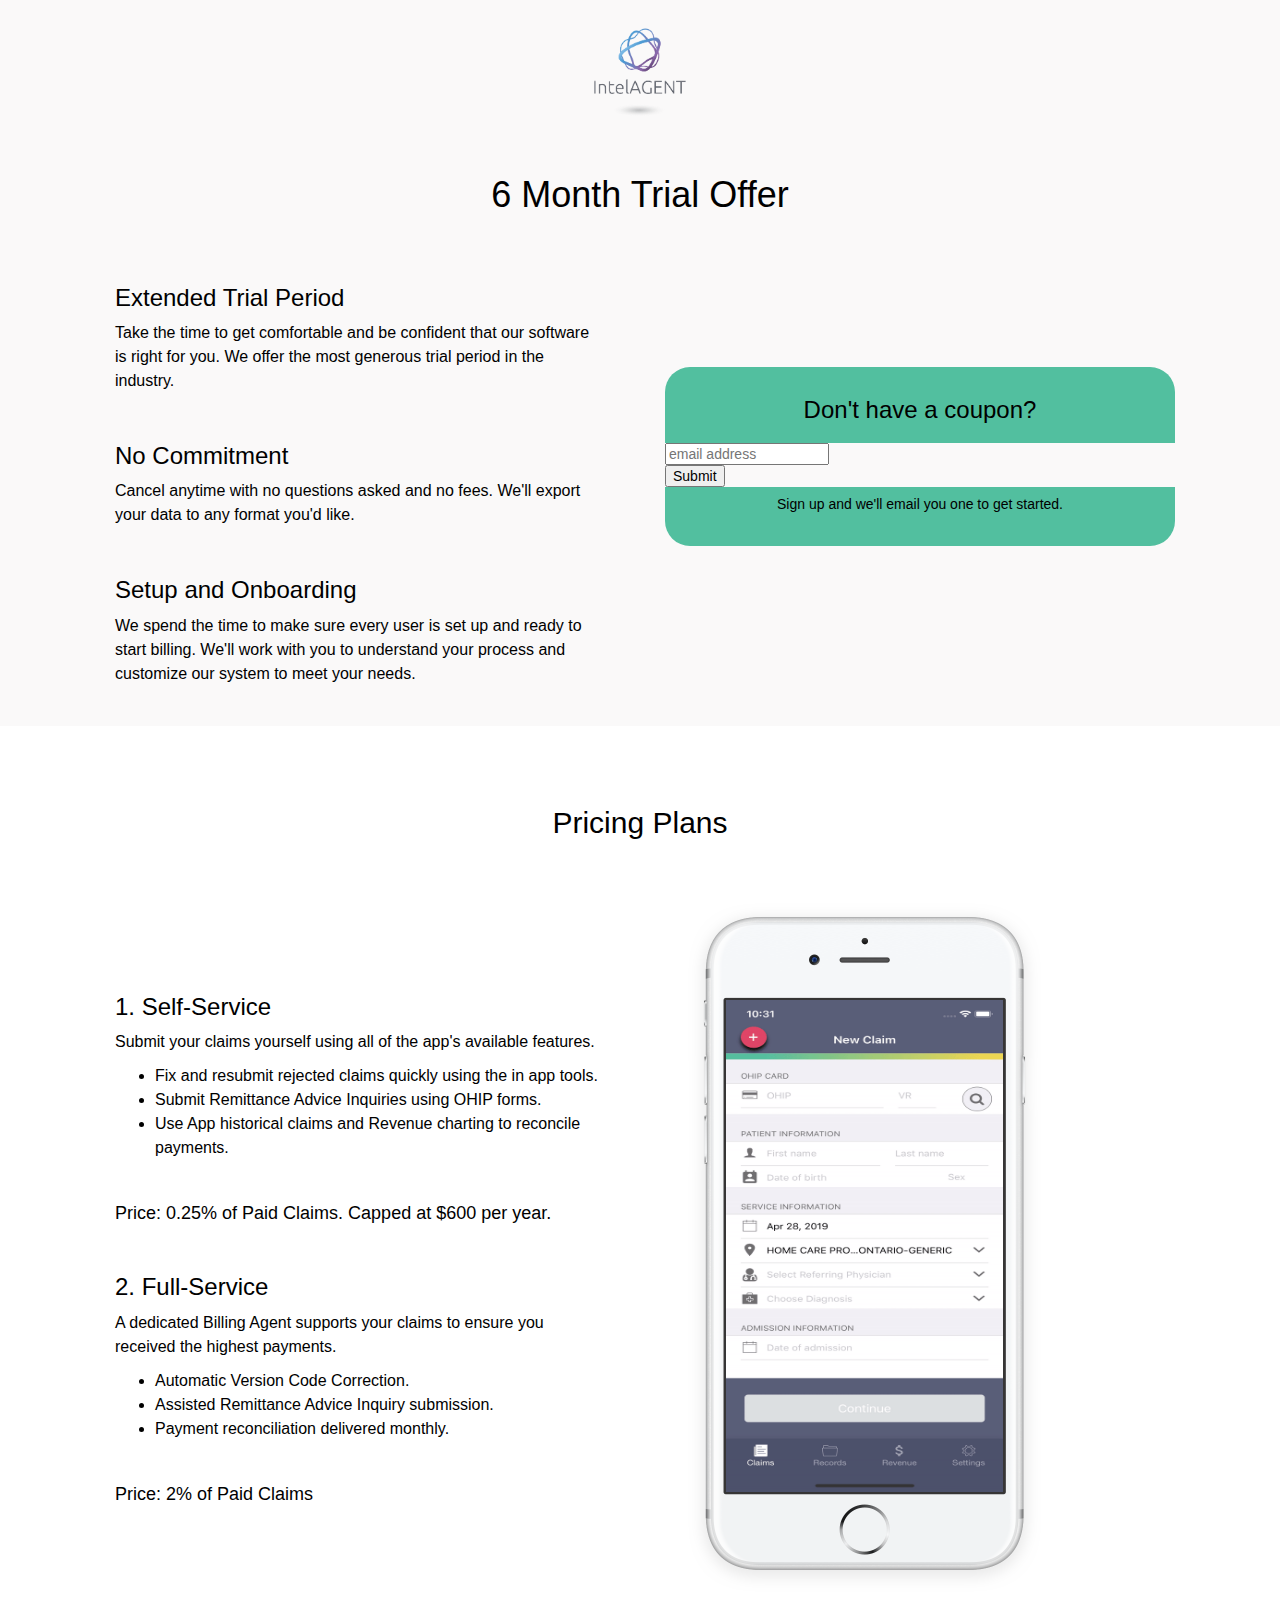
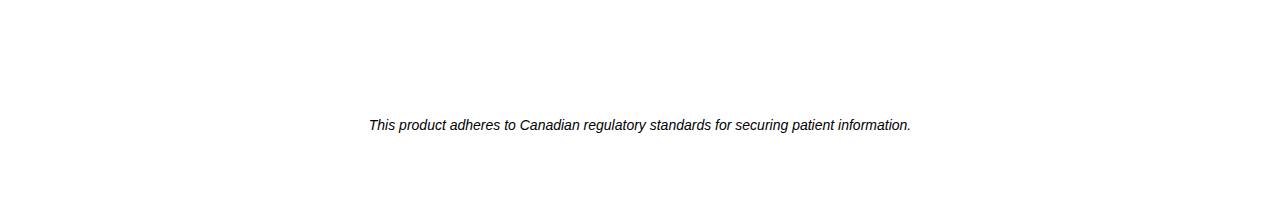
==== 6monthoffer/index.html @ 819a3441 "Added 6 Month Offer page." ====
<!DOCTYPE html>
<html lang="en-us">

<head>
    <meta charset="utf-8">
    <meta http-equiv="x-ua-compatible" content="ie=edge">
    <title>IntelAGENT - OHIP Billing</title>
    <meta name="viewport" content="width=device-width, initial-scale=1">
    <meta name="description" content="Free OHIP Billling.">
    <meta property="og:title" content="IntelAGENT - OHIP Billing">
    <meta property="og:type" content="website">
    <meta property="og:site_name" content="IntelAGENT.ca">
    <meta property="og:description" content="OHIP Billing">
    <meta property="og:url" content="https://intelagent.ca/">
    <meta property="og:image" content="https://intelagent.ca/img/IntelAGENT-logo.svg">
    <meta property="og:image:type" content="image/svg">
    <meta property="og:image:width" content="70">
    <meta property="og:image:height" content="71">
    <meta name="twitter:url" content="https://intelagent.ca/">
    <meta name="twitter:title" content="IntelAGENT - OHIP Billing">
    <meta name="twitter:description" content="OHIP Billing.">
    <meta name="twitter:domain" content="intelagent.ca">
    <meta name="twitter:text:title" content="IntelAGENT - OHIP Billing">
    <meta name="twitter:description" content="OHIP Billing.">
    <meta name="twitter:app:name:iphone" content="">
    <meta name="twitter:app:id:iphone" content="">
    <link rel="shortcut icon" href="favicon.png">
    <link rel="stylesheet" href="/css/normalize.css">
    <link rel="stylesheet" href="/css/home.css">

    <!-- Facebook Pixel Code -->
    <script>
    !function(f,b,e,v,n,t,s)
    {if(f.fbq)return;n=f.fbq=function(){n.callMethod?
    n.callMethod.apply(n,arguments):n.queue.push(arguments)};
    if(!f._fbq)f._fbq=n;n.push=n;n.loaded=!0;n.version='2.0';
    n.queue=[];t=b.createElement(e);t.async=!0;
    t.src=v;s=b.getElementsByTagName(e)[0];
    s.parentNode.insertBefore(t,s)}(window, document,'script',
    'https://connect.facebook.net/en_US/fbevents.js');
    fbq('init', '1728978620460200');
    fbq('track', 'PageView');

    function leadClick() {
        window._fbq.push('track', 'Lead');
    }
    </script>
    <noscript><img height="1" width="1" style="display:none"
    src="https://www.facebook.com/tr?id=1728978620460200&ev=PageView&noscript=1"
    /></noscript>
    <!-- End Facebook Pixel Code -->

</head>

</html>

<body>
        <div class="col-sm-12 text-center">
                <a href="https://www.intelagent.ca"><img src="IntelAGENT_Logo_WithShadow.png"  height="125"  alt="Name"></a>
        </div>

        <section id="newclaim" class="section-newclaim equal">
            <div class="container">
                <div class="col-sm-12 text-center">
                    <h1 class="header-title">6 Month Trial Offer</h1>
                </div>

                <div class="col-container">

                    
                    <div class="col-lg-6 vertical-align">
                        
                        <div class="row">
                                
                            <div class="col-lg-12">
                                <h3>Extended Trial Period</h3>
                                <p> Take the time to get comfortable and be confident that our software is right for you. We offer the most generous trial period in the industry. </p>
                            </div>  
                            
                            <div class="col-lg-12">
                                <h3>No Commitment</h3>
                                <p> Cancel anytime with no questions asked and no fees. We'll export your data to any format you'd like.</p>
                            </div>  

                            <div class="col-lg-12">
                                <h3>Setup and Onboarding</h3>
                                <p> We spend the time to make sure every user is set up and ready to start billing. We'll work with you to understand your process and customize our system to meet your needs. </p>
                                </div>  
                        </div>          
                        
                    </div>

                    <div class="col-lg-6 justify-content-around" style="margin-top: 10%" >
                        <div class="row-md-3" style="background-color: #52bf9f; border-radius: 25px;">
                            <div class="col-lg-12" style="text-align: center" >
                                    <h3>Don't have a coupon?</h3>                   
                            </div>  
                            <!-- Begin Mailchimp Signup Form -->
                            <link href="//cdn-images.mailchimp.com/embedcode/horizontal-slim-10_7.css" rel="stylesheet" type="text/css">
                            <style type="text/css">
                                #mc_embed_signup{background:#52bf9f ; clear:left; font:14px Helvetica,Arial,sans-serif; width:100%;}
                                /* Add your own Mailchimp form style overrides in your site stylesheet or in this style block.
                                We recommend moving this block and the preceding CSS link to the HEAD of your HTML file. */
                            </style>
                            <div id="mc_embed_signup">
                                <form action="https://intelagent.us18.list-manage.com/subscribe/post?u=935562e3b6fcfa014973715be&amp;id=db57bdf51d" method="post" id="mc-embedded-subscribe-form" name="mc-embedded-subscribe-form" class="validate" target="_blank" novalidate>
                                    <div id="mc_embed_signup_scroll">      
                                    <input type="email" value="" name="EMAIL" class="email" id="mce-EMAIL" placeholder="email address" required>
                                    <!-- real people should not fill this in and expect good things - do not remove this or risk form bot signups-->
                                    <div style="position: absolute; left: -5000px;" aria-hidden="true"><input type="text" name="b_935562e3b6fcfa014973715be_db57bdf51d" tabindex="-1" value=""></div>
                                    <div class="clear"><input type="submit" value="Submit" name="subscribe" id="mc-embedded-subscribe" class="button"></div>
                                    </div>
                                </form>
                            </div>
                            <div style="text-align: center" >         
                                    <h5> Sign up and we'll email you one to get started.</h5>                 
                                    <br>
                            </div>  
                             <!--End mc_embed_signup-->
                        </div>                         
                    </div>                  
                </div><!-- /. row -->
            </div><!-- /.container" -->
        </section>

        <section id="pricing" class="section-claimitems equal">
            <div class="container">
                <div class="col-sm-12 text-center">
                    <h2 class="header-title">Pricing Plans</h2>
                </div>
    
                <div class="col-container">
                
                    <div class="col-lg-6 vertical-align">
                        
                        <div class="row">
                            <div class="col-lg-12">
                                <h3>1. Self-Service </h3>    
                                <p> Submit your claims yourself using all of the app's available features. </p> 
                                <ul>
                                    <li> Fix and resubmit rejected claims quickly using the in app tools. </li>
                                    <li> Submit Remittance Advice Inquiries using OHIP forms.</li>
                                    <li> Use App historical claims and Revenue charting to reconcile payments. </li>
                                </ul>
                                <br>
                                <h4>Price: 0.25% of Paid Claims. Capped at $600 per year.</h4>   
                            </div>            
                        
                            <div class="col-lg-12">
                                <h3>2. Full-Service</h3>
                                <p> A dedicated Billing Agent supports your claims to ensure you received the highest payments. </p> 
                                <ul>
                                    <li> Automatic Version Code Correction. </li>
                                    <li> Assisted Remittance Advice Inquiry submission.</li>
                                    <li> Payment reconciliation delivered monthly. </li>
                                </ul>
                                <br>
                                <h4>Price: 2% of Paid Claims</h4>
                            </div>
    
                        </div>          
                        
                    </div>

                    <div class="col-lg-6">
                            <div class="hero-video">
                                <img src="/img/payment.gif  "/>
                            </div>
                    </div>
                    
                </div><!-- /. row -->
            </div><!-- /.container" -->
        </section>
        


        <footer class="footer-3 bg--white text-center-xs">
            <div class="text-center">
                <h5><em>This product adheres to Canadian regulatory standards for securing patient information.</em></h5>
            </div>
        </footer>
        <link rel="stylesheet" href="https://maxcdn.bootstrapcdn.com/bootstrap/3.3.7/css/bootstrap.min.css" integrity="sha384-BVYiiSIFeK1dGmJRAkycuHAHRg32OmUcww7on3RYdg4Va+PmSTsz/K68vbdEjh4u" crossorigin="anonymous">
        <link href="https://maxcdn.bootstrapcdn.com/font-awesome/4.7.0/css/font-awesome.min.css" rel="stylesheet" integrity="sha384-wvfXpqpZZVQGK6TAh5PVlGOfQNHSoD2xbE+QkPxCAFlNEevoEH3Sl0sibVcOQVnN" crossorigin="anonymous">

        <!-- Default Statcounter code for IntelAGENT
        http://www.intelagent.ca -->
        <script type="text/javascript">
            var sc_project=11676376; 
            var sc_invisible=1; 
            var sc_security="e26cdf74"; 
            </script>
            <script type="text/javascript"
            src="https://www.statcounter.com/counter/counter.js"
            async></script>
            <noscript><div class="statcounter"><a title="Web Analytics"
            href="http://statcounter.com/" target="_blank"><img
            class="statcounter"
            src="//c.statcounter.com/11676376/0/e26cdf74/1/" alt="Web
            Analytics"></a></div></noscript>
            <!-- End of Statcounter Code -->
</body>
---- css/home.css ----
html, body{
  height: 100% !important;
}

body {
  background: #fff !important;
  font-family: -apple-system, BlinkMacSystemFont, Roboto, sans-serif !important;
  color: #000 !important;
  font-size: 16px !important;
  line-height: 24px !important;
}

#mc_embed_signup{
  background: #faf9f9 !important;
}

.container-hero {
  display: flex;
  flex-direction: row;
  flex-wrap: nowrap;
  justify-content: center;
  align-content: center;
  align-items: center;
  height: 100%;
}

.left {
  flex: 1;
  height: 100%;
  display: flex;
  flex-wrap: nowrap;
  justify-content: center;
  align-content: center;
  align-items: center;
}

.right {
  background-color: #5AB393;
  flex: 1;
  height: 100%;
  display: flex;
  flex-wrap: nowrap;
  justify-content: center;
  align-content: center;
  align-items: center;
}

.hero {
  margin: 16px;
  max-width: 490px;
}

.hero h1 {
  font-size: 28px;
  line-height: 34px;
  max-width: 360px;
}

.hero-logo {
  width: 70px;
}

.hero-actions {
  margin-top: 36px;
}

.hero-actions a.hero-app img {
  width: 140px;
}

.hero-actions a.hero-app:first-child {
  margin-right: 8px;
}

.hero-powered, .hero-powered a {
  color: #999
}

.hero-powered {
  margin-top: 64px;
  font-size: 14px;
}

.hero-powered a {
  text-decoration: underline;
}

.hero-video {
  margin: auto;
  width: 367px;
  height: 699px;
  background-image: url(../img/iphone.png);
  background-size: 367px 699px;
  margin: 16px;
}

.hero-video video {
  position: relative;
  left: 45px;
  top: 105px;
  width: 277px;
}

.hero-video img {
  position: relative;
  left: 45px;
  top: 105px;
  width: 277px;
  height: 492px;
  background-size: 367px 699px;
}

.section-features {
  margin-top: 150px;
  margin-bottom: 150px;
  flex-direction: column;
}

.section-newclaim{
  padding-top: 50px;
  background-color: #faf9f9 !important;
  flex-direction: column;
}

.section-claimitems{
  padding-top: 50px;
  flex-direction: column;
}

.section-pricing{
  padding-top: 50px;
  background-color: #faf9f9 !important;
  flex-direction: column;
}

.vertical-align {
  display: flex;
  align-items: center;
  justify-content: center;
} 

.col-container {
  display: flex;
  width: 100%;
  flex-wrap:wrap;
  flex-direction:row;
  justify-content:flex-start;
  align-items:stretch;
}
.col {
  flex: 1;
  padding: 16px;
}

.drop-shadow {
  /* box-shadow: 0px 20px 30px #EBECEF; */
  border-radius: 12px;
}
.container .drop-shadow {
  padding-left:10;
  padding-right:10;
}

.row-padded {
 /*  background-color: #faf9f9 !important; */
}

.heading-padded {
  padding-bottom: 30px;
}

[class*="col-"] {
  background-clip: padding-box;
  border: 10px solid transparent;
}

.fa {background: #85d1db;
  padding: .27em;
  width:75px; /** fix width ***/
  text-align: center;
  display: inline;
  border-radius: 50%;
  border:1px solid black; 
  line-height: 50px;  /** for vertical center - if needed **/
}

.media-left img {background: #85d1db;
  padding: .70em;
  width:75px; /** fix width ***/
  text-align: center;
  display: inline;
  border-radius: 50%;
  border:1px solid black; 
  line-height: 50px;  /** for vertical center - if needed **/
}

@media screen and (max-width: 690px) {
  .container-hero {
    flex-direction: column;
    height: auto;
  }

  .right {
    width: 100%;
  }

  .hero {
    margin: 32px 16px;
  }

  .hero-video {
    margin: 32px auto;
  }

}

@media screen and (max-width: 480px) {

  [class*="col-"] {
    padding: 0px;
    padding-bottom: 15px;
    margin: 0px;
    border: 0px;
  }

  .hero-video {
   margin: 32px auto;
   padding-left: 0px !important;
   padding-right: 0px !important;
  }

  .fa {
    padding: .2em;
    width:75px; /** fix width ***/
    text-align: center;
    display: inline;
    border-radius: 50%;
    border:1px solid black; 
    line-height: 50px;  /** for vertical center - if needed **/
  }

} 


.footer-3 {
  padding: 4.875em 0;
  overflow: hidden;
}
.footer-3 div[class*='col-']:first-child {
  padding-left: 3.25em;
}
.footer-3 div[class*='col-']:last-child {
  padding-right: 3.25em;
}
.footer-3 .logo {
  max-height: 2.4375em;
  display: block;
  margin-bottom: 0.8125em;
}
.footer-3 a.type--underline {
  display: block;
}
.footer-3 .footer__navigation li {
  display: inline-block;
}
.footer-3 .footer__navigation li:not(:last-child) {
  margin-right: 3.25em;
}
.footer-3 .footer__navigation li a {
  font-family: 'Montserrat', 'Helvetica', 'Arial', sans-serif;
  color: #343434;
  font-weight: 600;
  font-variant-ligatures: common-ligatures;
  margin-bottom: 0;
  font-size: 0.625em;
  line-height: 2.6em;
  margin-top: 0;
  text-transform: uppercase;
  letter-spacing: 1px;
  font-weight: 400;
  margin-bottom: 2.36363636363636em;
}
.footer-3 .social-list {
  margin-bottom: 1.625em;
}
.footer-3 .type--fine-print {
  opacity: .5;
}
@media all and (max-width: 990px) {
  .footer-3 div[class*='col-']:first-child {
    padding-left: 1.625em;
  }
  .footer-3 div[class*='col-']:last-child {
    padding-right: 1.625em;
  }
}
@media all and (max-width: 767px) {
  .footer-3 div[class*='col-']:first-child {
    padding-left: 15px;
  }
  .footer-3 div[class*='col-']:last-child {
    padding-right: 15px;
  }
  .footer-3 .logo {
    margin: 0 auto;
    margin-bottom: 1.625em;
  }
  .footer-3 .footer__navigation {
    margin-top: 1.625em;
  }
}
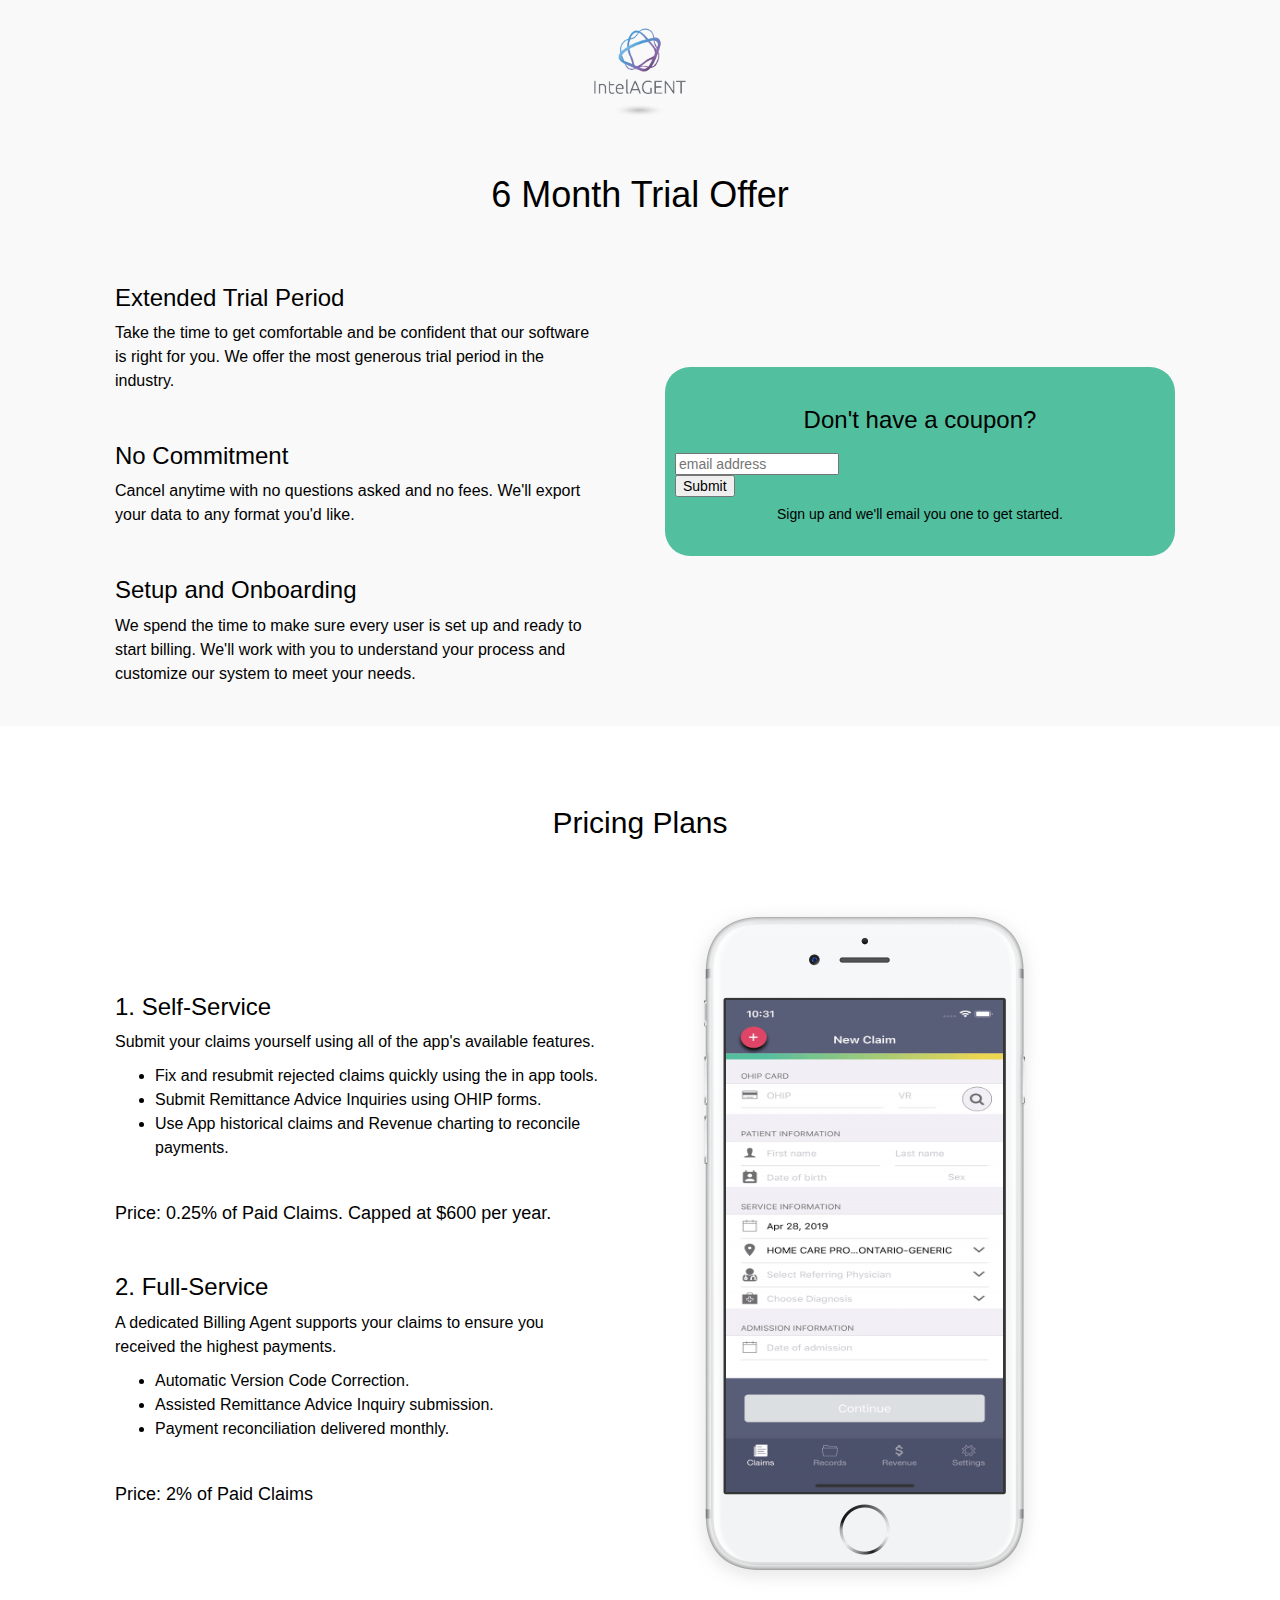
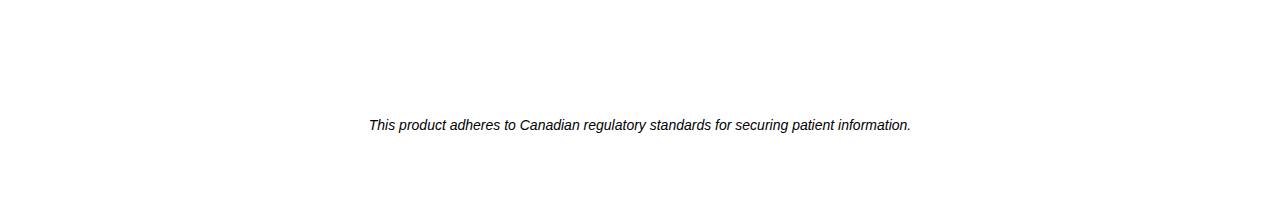
==== commit df37f235: "fixed mailchimp sign up form for mobile." ====
--- a/6monthoffer/index.html
+++ b/6monthoffer/index.html
@@ -92,13 +92,13 @@
 
                     <div class="col-lg-6 justify-content-around" style="margin-top: 10%" >
                         <div class="row-md-3" style="background-color: #52bf9f; border-radius: 25px;">
-                            <div class="col-lg-12" style="text-align: center" >
+                            <div class="col-lg-12" style="text-align: center; padding-top: 10px" >
                                     <h3>Don't have a coupon?</h3>                   
                             </div>  
                             <!-- Begin Mailchimp Signup Form -->
                             <link href="//cdn-images.mailchimp.com/embedcode/horizontal-slim-10_7.css" rel="stylesheet" type="text/css">
                             <style type="text/css">
-                                #mc_embed_signup{background:#52bf9f ; clear:left; font:14px Helvetica,Arial,sans-serif; width:100%;}
+                                #mc_embed_signup{background:#52bf9f ; clear:left; font:14px Helvetica,Arial,sans-serif; width:100%; padding-right: 10px; padding-left: 10px}
                                 /* Add your own Mailchimp form style overrides in your site stylesheet or in this style block.
                                 We recommend moving this block and the preceding CSS link to the HEAD of your HTML file. */
                             </style>
@@ -112,7 +112,7 @@
                                     </div>
                                 </form>
                             </div>
-                            <div style="text-align: center" >         
+                            <div style="text-align: center; padding-right: 10px; padding-left: 10px" >         
                                     <h5> Sign up and we'll email you one to get started.</h5>                 
                                     <br>
                             </div>  
--- a/css/home.css
+++ b/css/home.css
@@ -8,10 +8,6 @@
   color: #000 !important;
   font-size: 16px !important;
   line-height: 24px !important;
-}
-
-#mc_embed_signup{
-  background: #faf9f9 !important;
 }
 
 .container-hero {
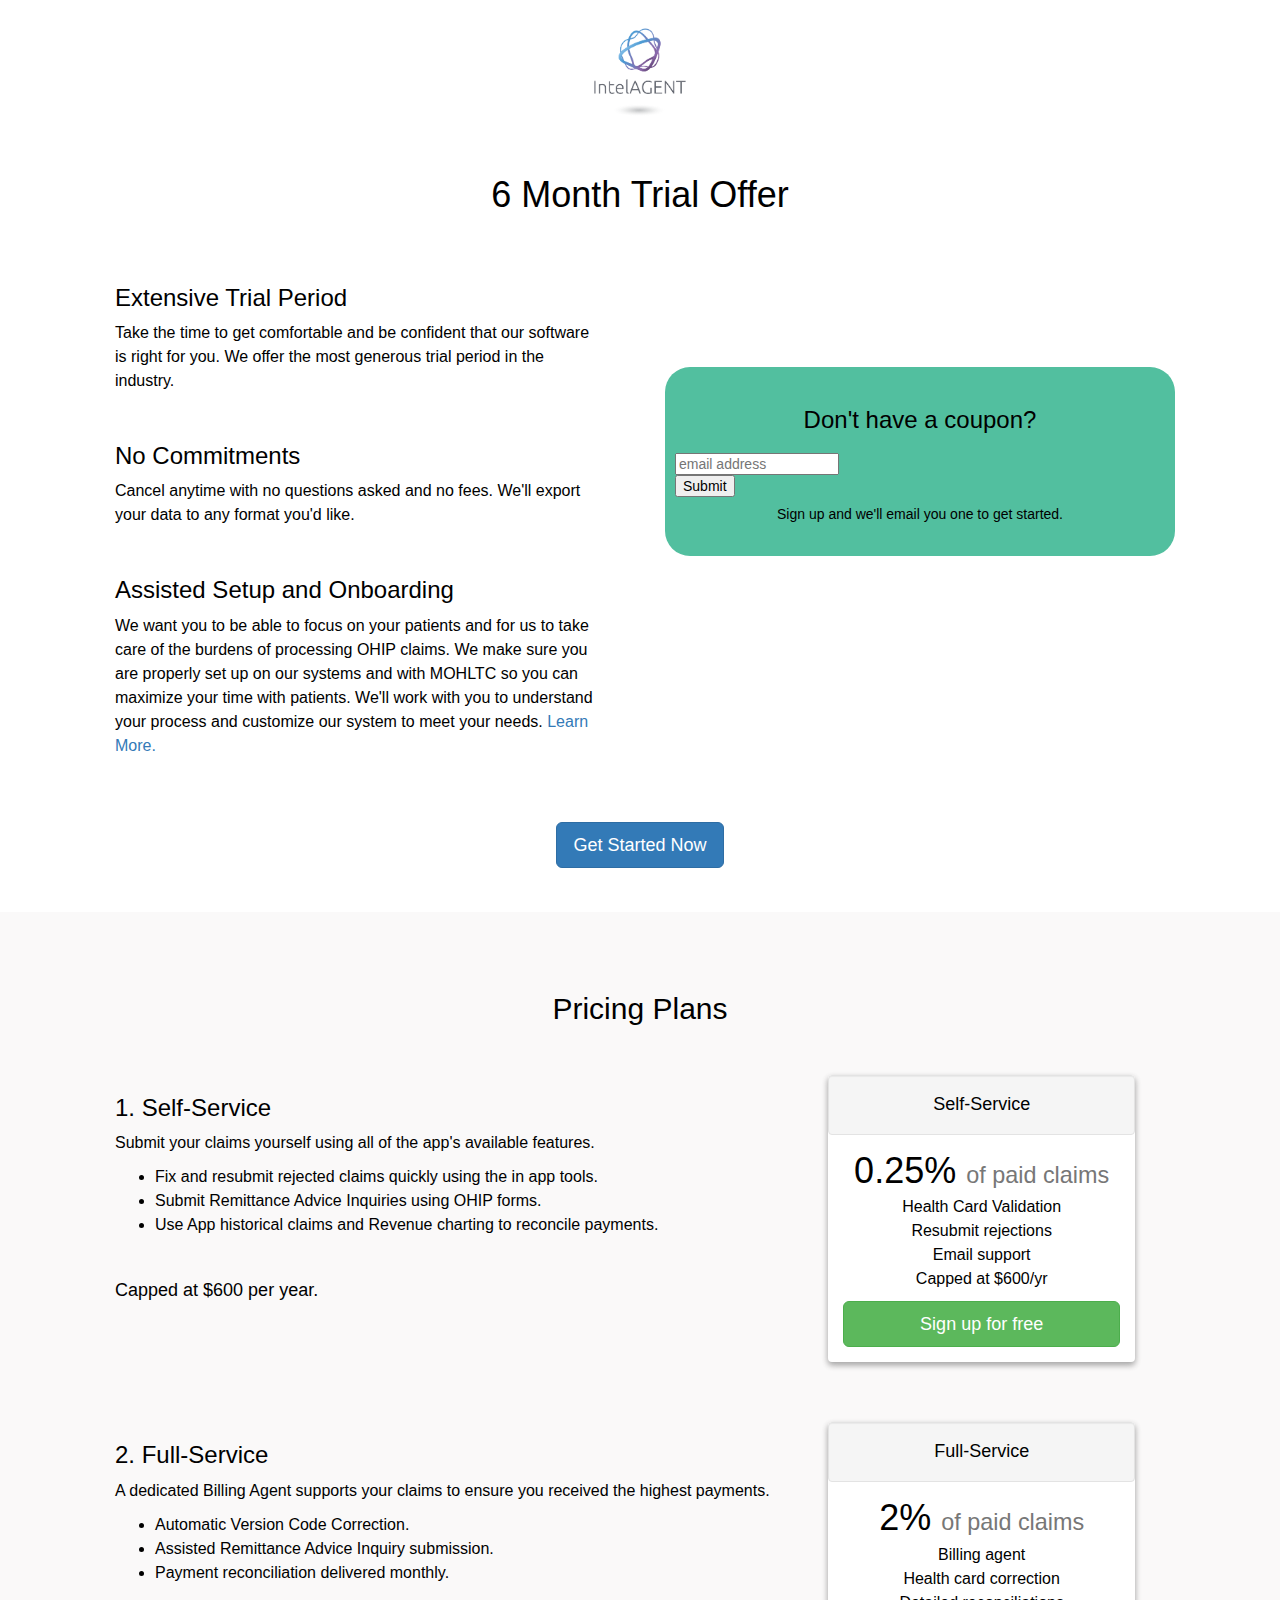
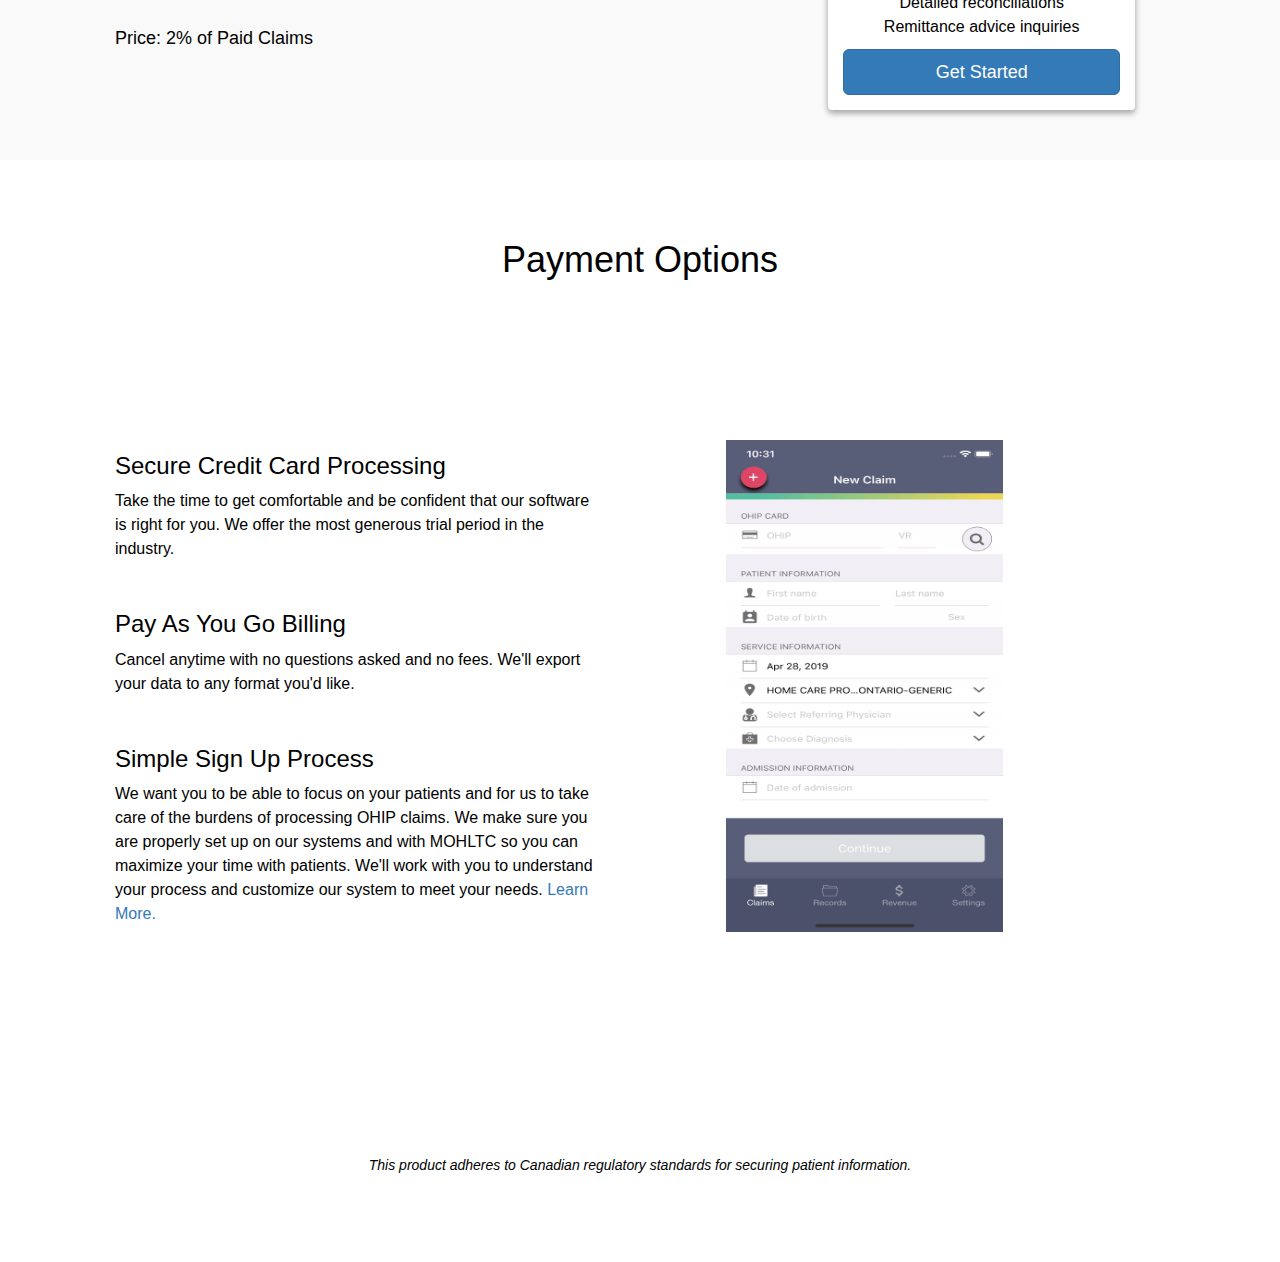
==== commit 447371fc: "Added new sections." ====
--- a/6monthoffer/index.html
+++ b/6monthoffer/index.html
@@ -56,7 +56,7 @@
 
 <body>
         <div class="col-sm-12 text-center">
-                <a href="https://www.intelagent.ca"><img src="IntelAGENT_Logo_WithShadow.png"  height="125"  alt="Name"></a>
+                <a href="/"><img src="IntelAGENT_Logo_WithShadow.png"  height="125"  alt="Name"></a>
         </div>
 
         <section id="newclaim" class="section-newclaim equal">
@@ -73,18 +73,18 @@
                         <div class="row">
                                 
                             <div class="col-lg-12">
-                                <h3>Extended Trial Period</h3>
+                                <h3>Extensive Trial Period</h3>
                                 <p> Take the time to get comfortable and be confident that our software is right for you. We offer the most generous trial period in the industry. </p>
                             </div>  
                             
                             <div class="col-lg-12">
-                                <h3>No Commitment</h3>
+                                <h3>No Commitments</h3>
                                 <p> Cancel anytime with no questions asked and no fees. We'll export your data to any format you'd like.</p>
                             </div>  
 
                             <div class="col-lg-12">
-                                <h3>Setup and Onboarding</h3>
-                                <p> We spend the time to make sure every user is set up and ready to start billing. We'll work with you to understand your process and customize our system to meet your needs. </p>
+                                <h3>Assisted Setup and Onboarding</h3>
+                                <p> We want you to be able to focus on your patients and for us to take care of the burdens of processing OHIP claims. We make sure you are properly set up on our systems and with MOHLTC so you can maximize your time with patients. We'll work with you to understand your process and customize our system to meet your needs. <a href="onboarding.html">Learn More.</a></p>
                                 </div>  
                         </div>          
                         
@@ -118,23 +118,28 @@
                             </div>  
                              <!--End mc_embed_signup-->
                         </div>                         
-                    </div>                  
+                    </div>            
+                    
+                    
+                    <div class="col-sm-12 text-center">
+                            <br>
+                            <a class="btn btn-primary btn-lg" href="http://onelink.to/tgpzbq">Get Started Now</a>
+                            <br></br>             
+                    </div>
                 </div><!-- /. row -->
             </div><!-- /.container" -->
         </section>
 
-        <section id="pricing" class="section-claimitems equal">
+        <section id="pricing" class="section-pricing equal">
             <div class="container">
                 <div class="col-sm-12 text-center">
                     <h2 class="header-title">Pricing Plans</h2>
                 </div>
     
                 <div class="col-container">
-                
-                    <div class="col-lg-6 vertical-align">
-                        
-                        <div class="row">
-                            <div class="col-lg-12">
+                    
+                        <div class="row col-lg-12">
+                            <div class="col-lg-8">
                                 <h3>1. Self-Service </h3>    
                                 <p> Submit your claims yourself using all of the app's available features. </p> 
                                 <ul>
@@ -143,10 +148,29 @@
                                     <li> Use App historical claims and Revenue charting to reconcile payments. </li>
                                 </ul>
                                 <br>
-                                <h4>Price: 0.25% of Paid Claims. Capped at $600 per year.</h4>   
-                            </div>            
-                        
-                            <div class="col-lg-12">
+                                <h4>Capped at $600 per year.</h4>   
+                            </div>     
+                            <div class="col-lg-4">
+                                    <div class="panel card-4 text-center" style="border: none">
+                                            <div class="panel-heading" style="padding: 0px">
+                                                <h4 class="well font-weight-normal" style="margin: 0px">Self-Service</h4>
+                                            </div>
+                                        <div class="panel-body text-center">
+                                            <h1 class="media-heading">0.25% <small class="text-muted"> of paid claims</small></h1>
+                                            <ul class="list-unstyled mt-3 mb-4">
+                                                <li>Health Card Validation</li>
+                                                <li>Resubmit rejections</li>
+                                                <li>Email support</li>
+                                                <li>Capped at $600/yr</li>                                                
+                                            </ul>
+                                            <a class="btn btn-lg btn-block btn-success" href="6monthoffer">Sign up for free</a>
+                                        </div>
+                                    </div>
+                                </div>
+                        </div>
+
+                        <div class="row col-lg-12"> 
+                            <div class="col-lg-8">
                                 <h3>2. Full-Service</h3>
                                 <p> A dedicated Billing Agent supports your claims to ensure you received the highest payments. </p> 
                                 <ul>
@@ -157,21 +181,68 @@
                                 <br>
                                 <h4>Price: 2% of Paid Claims</h4>
                             </div>
-    
-                        </div>          
-                        
-                    </div>
-
-                    <div class="col-lg-6">
-                            <div class="hero-video">
-                                <img src="/img/payment.gif  "/>
+
+                            <div class="col-lg-4">
+                                    <div class="panel card-4 text-center" style="border: none">
+                                            <div class="panel-heading" style="padding: 0px">
+                                                <h4 class="well font-weight-normal" style="margin: 0px">Full-Service</h4>
+                                            </div>
+                                        <div class="panel-body text-center">
+                                            <h1 class="media-heading">2% <small class="text-muted">of paid claims</small></h1>
+                                            <ul class="list-unstyled mt-3 mb-4">
+                                                <li>Billing agent</li>
+                                                <li>Health card correction</li>
+                                                <li>Detailed reconciliations</li>
+                                                <li>Remittance advice inquiries</li>
+                                            </ul>
+                                            <a class="btn btn-lg btn-block btn-primary" href="http://onelink.to/tgpzbq">Get Started</a>
+                                        </div>
                             </div>
-                    </div>
-                    
-                </div><!-- /. row -->
+                        </div>                                  
+                    </div> 
             </div><!-- /.container" -->
         </section>
         
+        <section id="newclaim" class="section-newclaim equal">
+                <div class="container">
+                    <div class="col-sm-12 text-center">
+                        <h1 class="header-title">Payment Options</h1>
+                    </div>
+    
+                    <div class="col-container">
+    
+                        
+                        <div class="col-lg-6 vertical-align">
+                            
+                            <div class="row">
+                                    
+                                <div class="col-lg-12">
+                                    <h3>Secure Credit Card Processing</h3>
+                                    <p> Take the time to get comfortable and be confident that our software is right for you. We offer the most generous trial period in the industry. </p>
+                                </div>  
+                                
+                                <div class="col-lg-12">
+                                    <h3>Pay As You Go Billing</h3>
+                                    <p> Cancel anytime with no questions asked and no fees. We'll export your data to any format you'd like.</p>
+                                </div>  
+    
+                                <div class="col-lg-12">
+                                    <h3>Simple Sign Up Process</h3>
+                                    <p> We want you to be able to focus on your patients and for us to take care of the burdens of processing OHIP claims. We make sure you are properly set up on our systems and with MOHLTC so you can maximize your time with patients. We'll work with you to understand your process and customize our system to meet your needs. <a href="onboarding.html">Learn More.</a></p>
+                                    </div>  
+                            </div>  
+
+                        </div>
+
+                        <div class="col-lg-6">
+                                <div class="hero-video">
+                                    <img src="/img/payment.gif  "/>
+                                </div>
+                        </div>
+                        
+                    </div><!-- /. row -->
+                </div><!-- /.container" -->
+            </section>
 
 
         <footer class="footer-3 bg--white text-center-xs">
--- a/css/home.css
+++ b/css/home.css
@@ -114,12 +114,12 @@
 
 .section-newclaim{
   padding-top: 50px;
-  background-color: #faf9f9 !important;
   flex-direction: column;
 }
 
 .section-claimitems{
   padding-top: 50px;
+  background-color: #faf9f9 !important;
   flex-direction: column;
 }
 
@@ -178,6 +178,11 @@
   border-radius: 50%;
   border:1px solid black; 
   line-height: 50px;  /** for vertical center - if needed **/
+} 
+
+.card-4 {
+  -webkit-box-shadow: 0 3px 6px rgba(0,0,0,0.16), 0 3px 6px rgba(0,0,0,0.23) !important;
+  box-shadow: 0 3px 6px rgba(0,0,0,0.16), 0 3px 6px rgba(0,0,0,0.23) !important;
 }
 
 .media-left img {background: #85d1db;
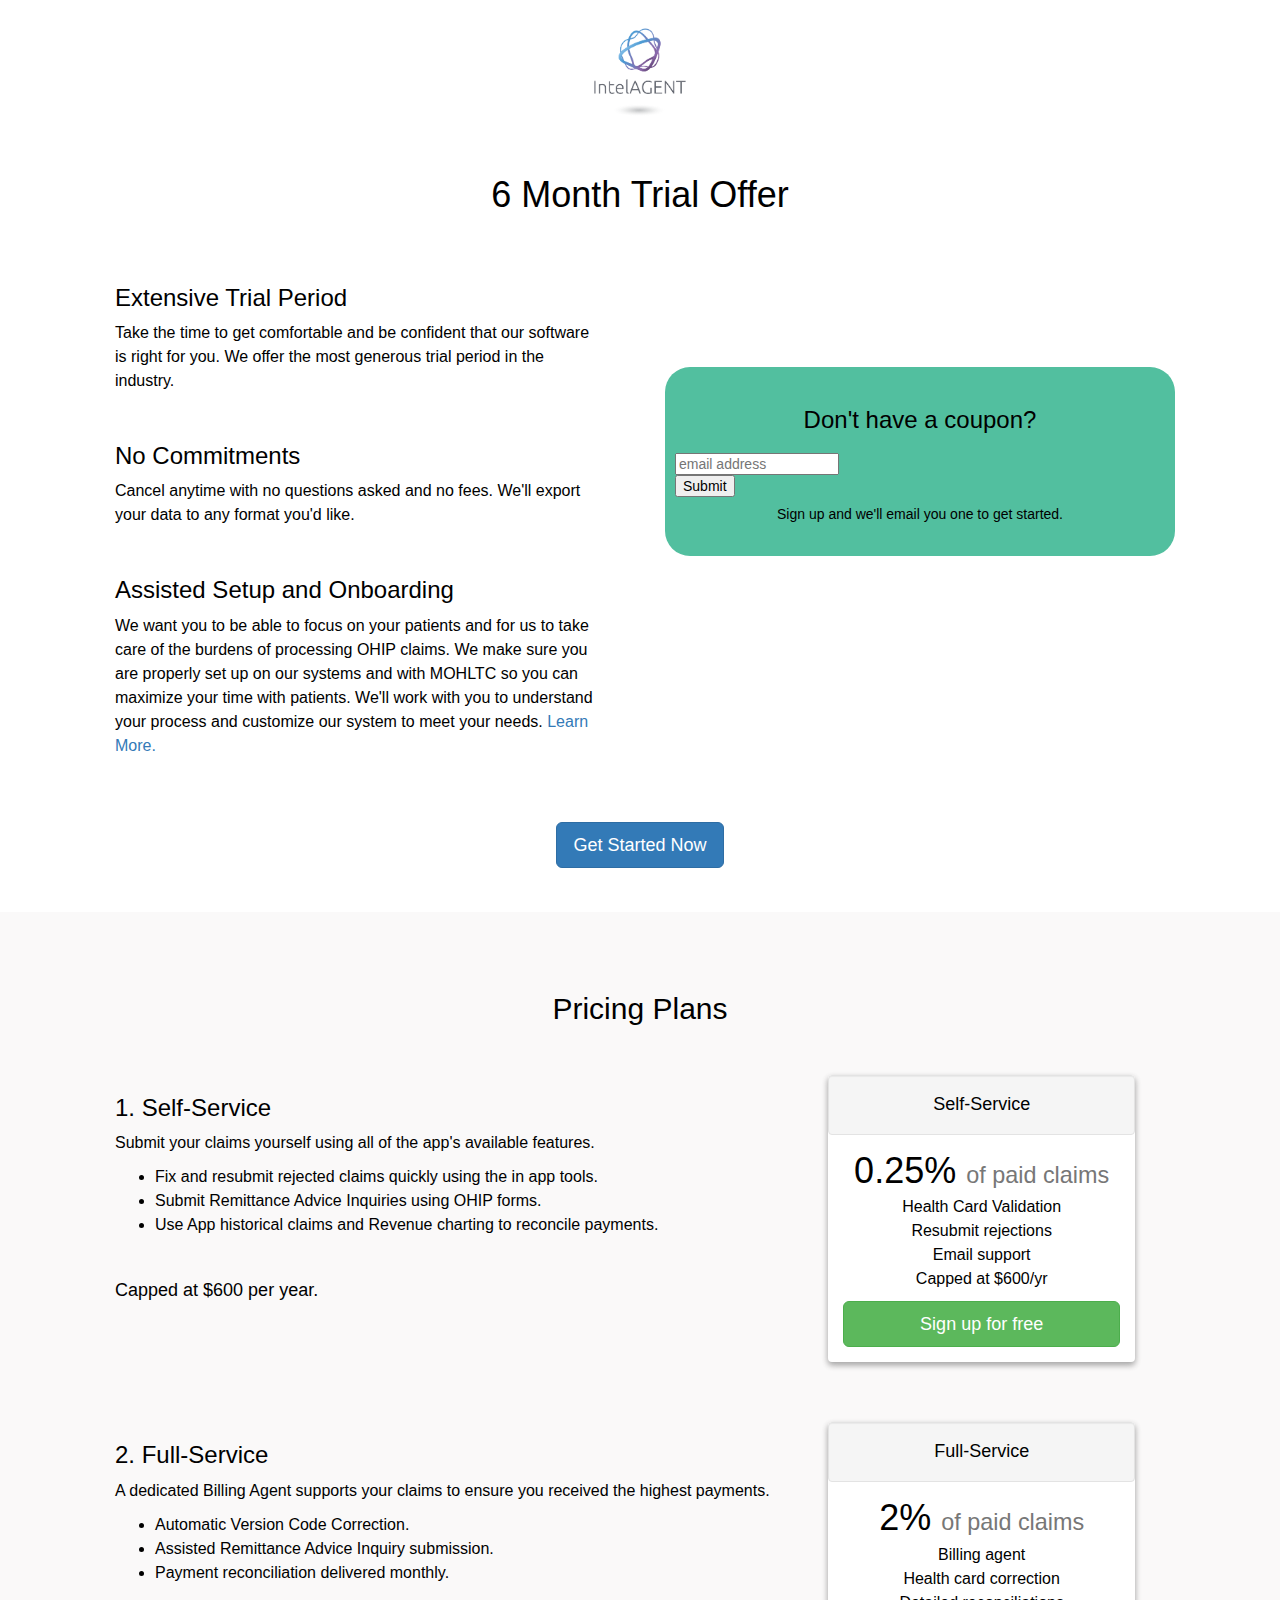
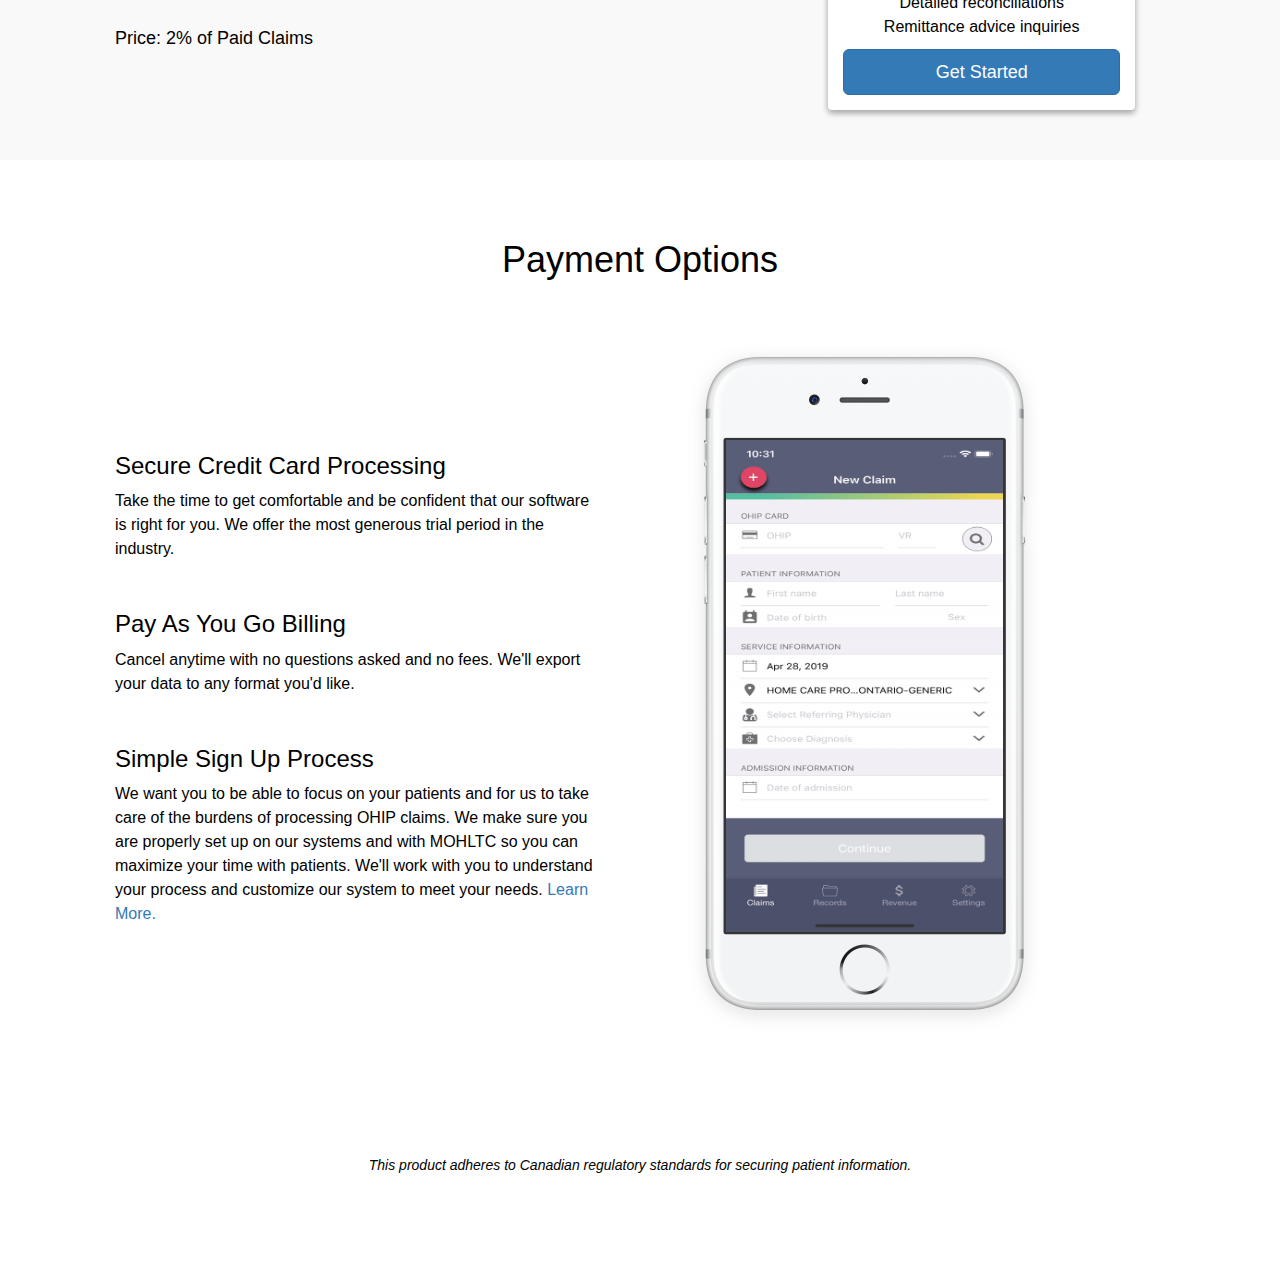
==== commit 6c748d09: "Added mobile page." ====
--- a/6monthoffer/index.html
+++ b/6monthoffer/index.html
@@ -84,7 +84,7 @@
 
                             <div class="col-lg-12">
                                 <h3>Assisted Setup and Onboarding</h3>
-                                <p> We want you to be able to focus on your patients and for us to take care of the burdens of processing OHIP claims. We make sure you are properly set up on our systems and with MOHLTC so you can maximize your time with patients. We'll work with you to understand your process and customize our system to meet your needs. <a href="onboarding.html">Learn More.</a></p>
+                                <p> We want you to be able to focus on your patients and for us to take care of the burdens of processing OHIP claims. We make sure you are properly set up on our systems and with MOHLTC so you can maximize your time with patients. We'll work with you to understand your process and customize our system to meet your needs. <a href="../onboarding.html">Learn More.</a></p>
                                 </div>  
                         </div>          
                         
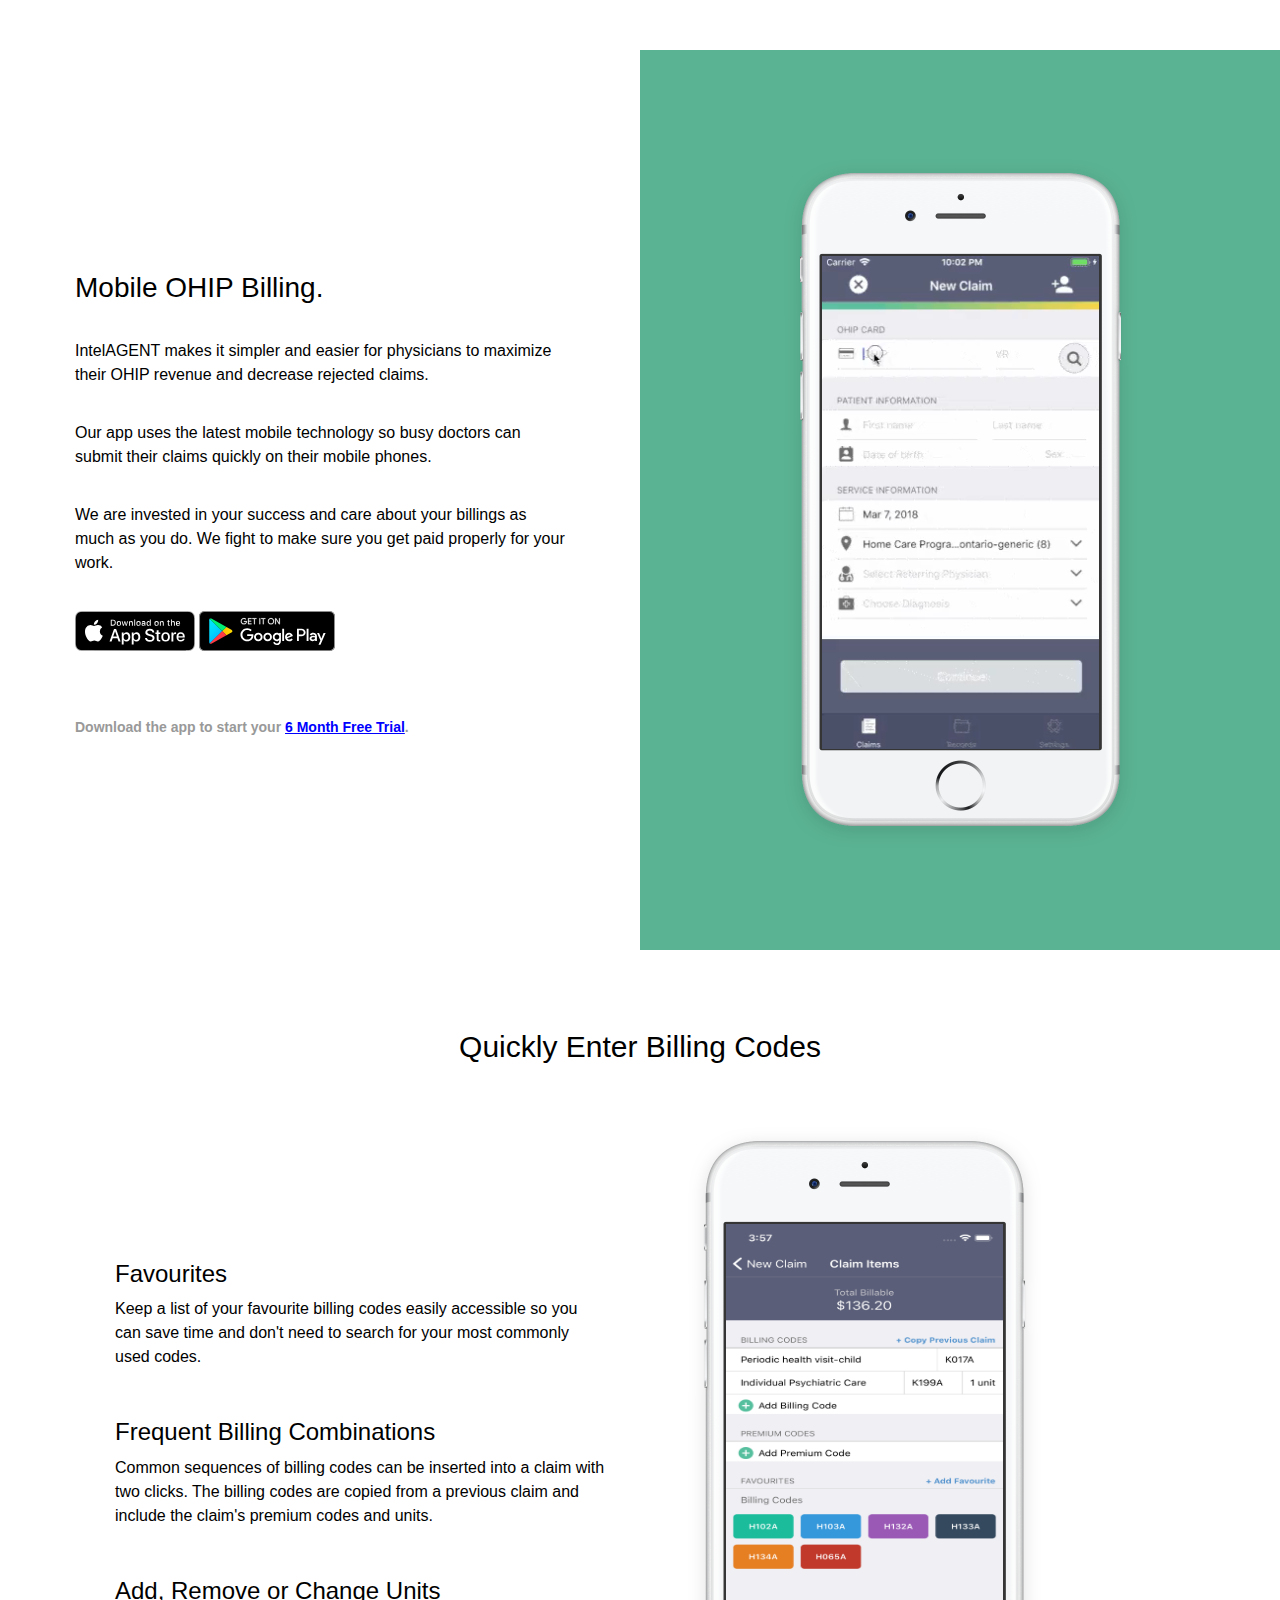
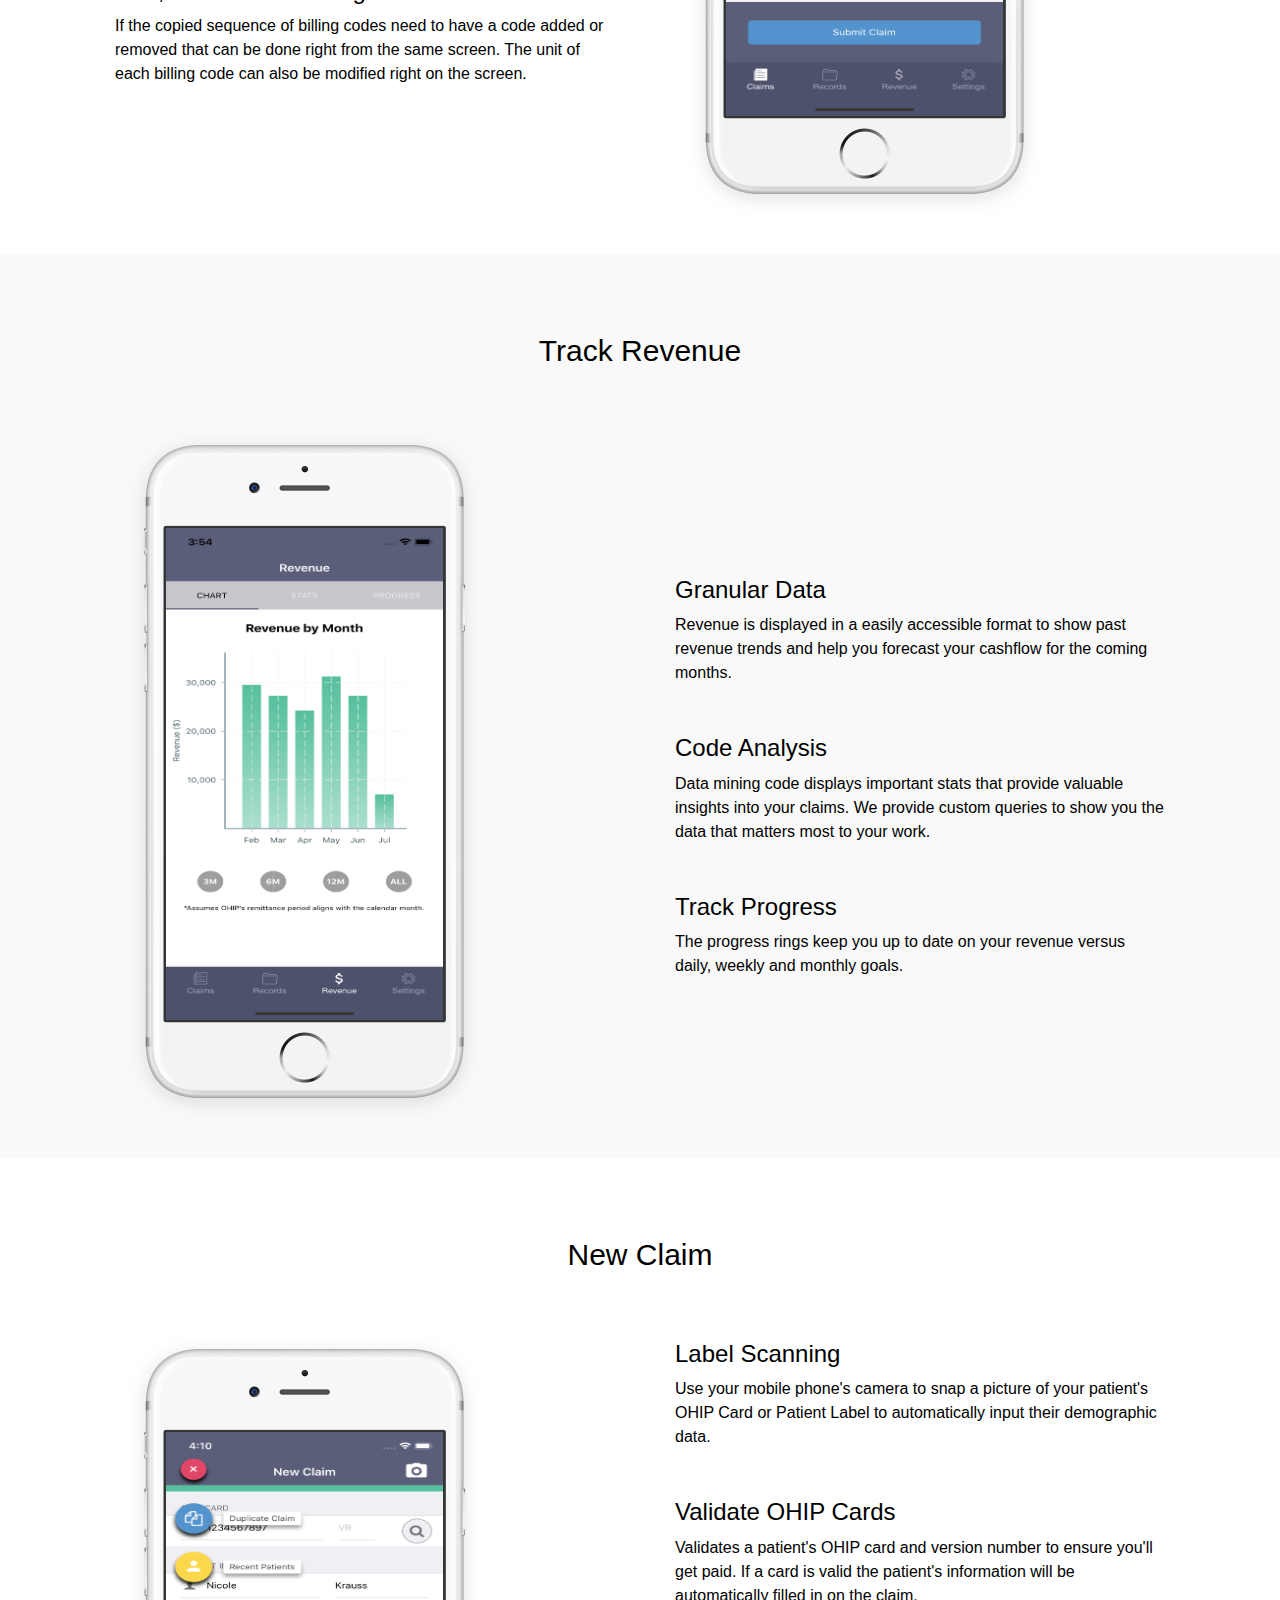
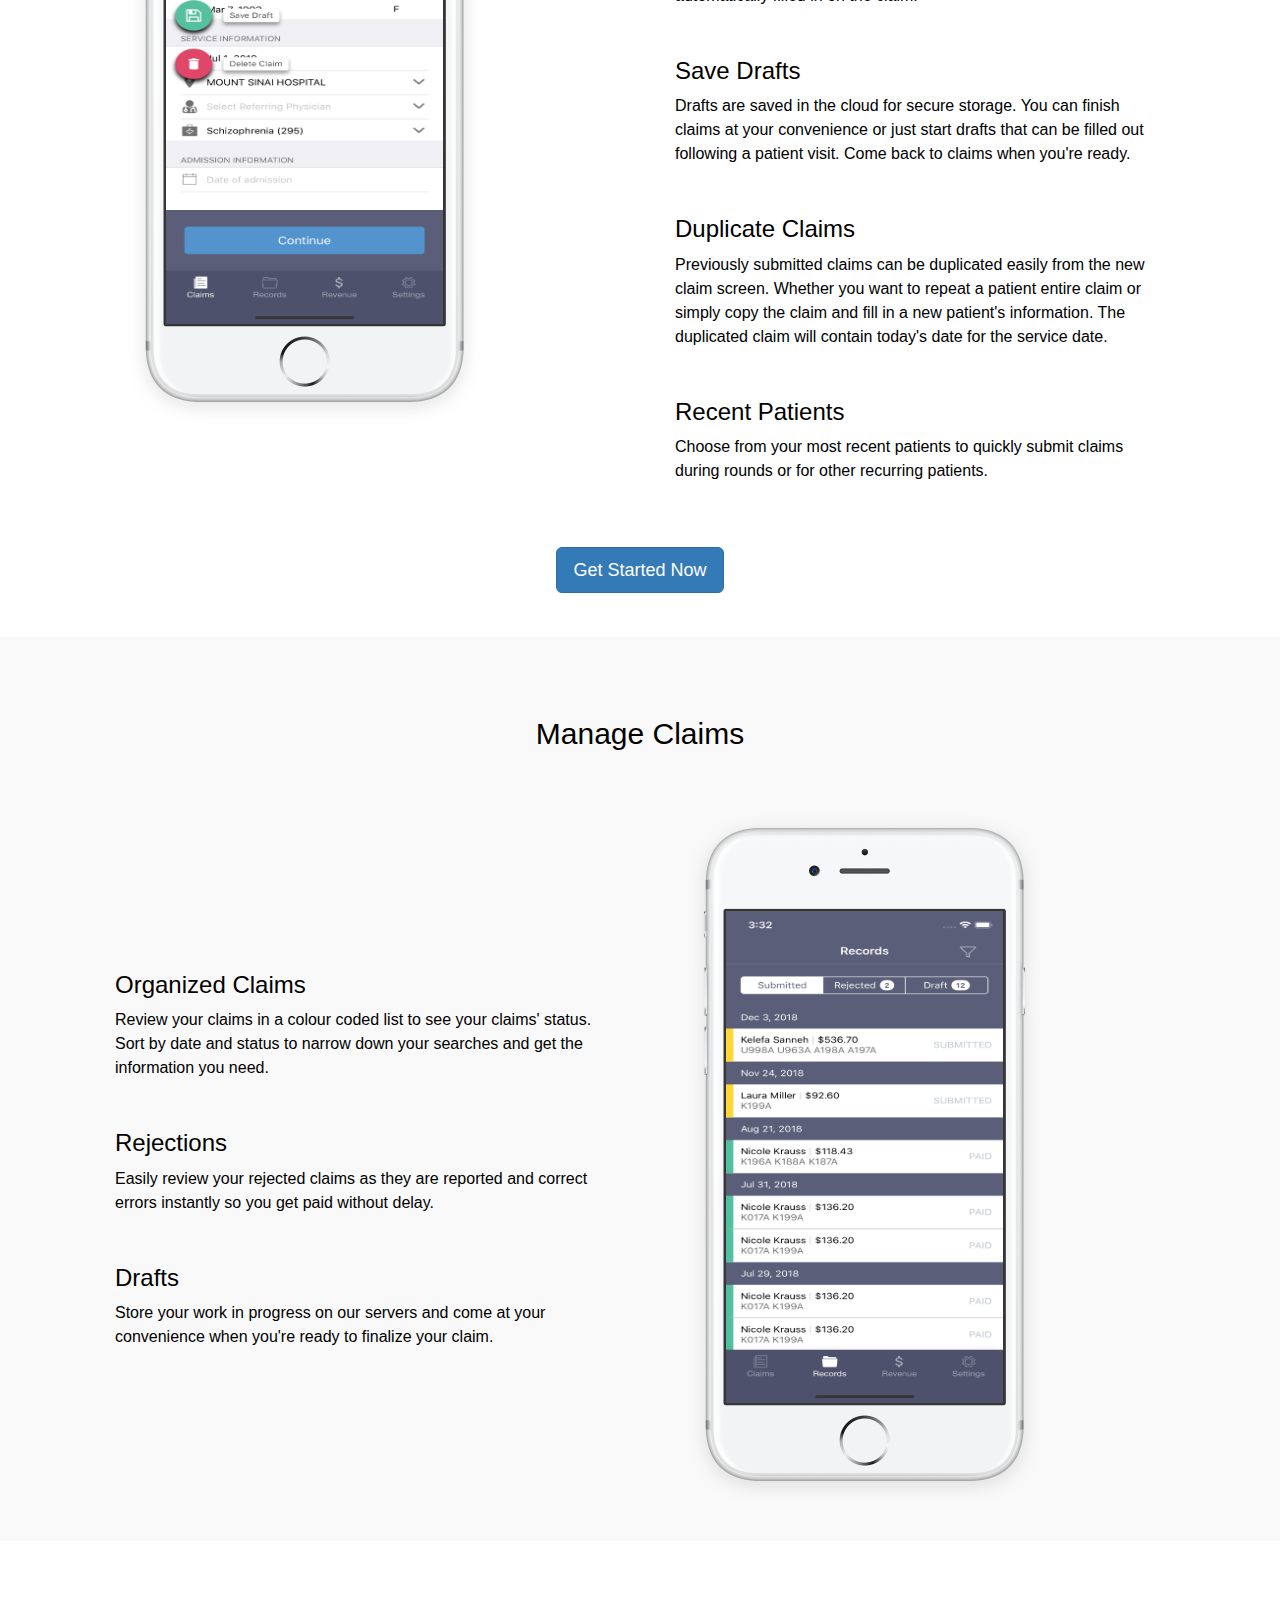
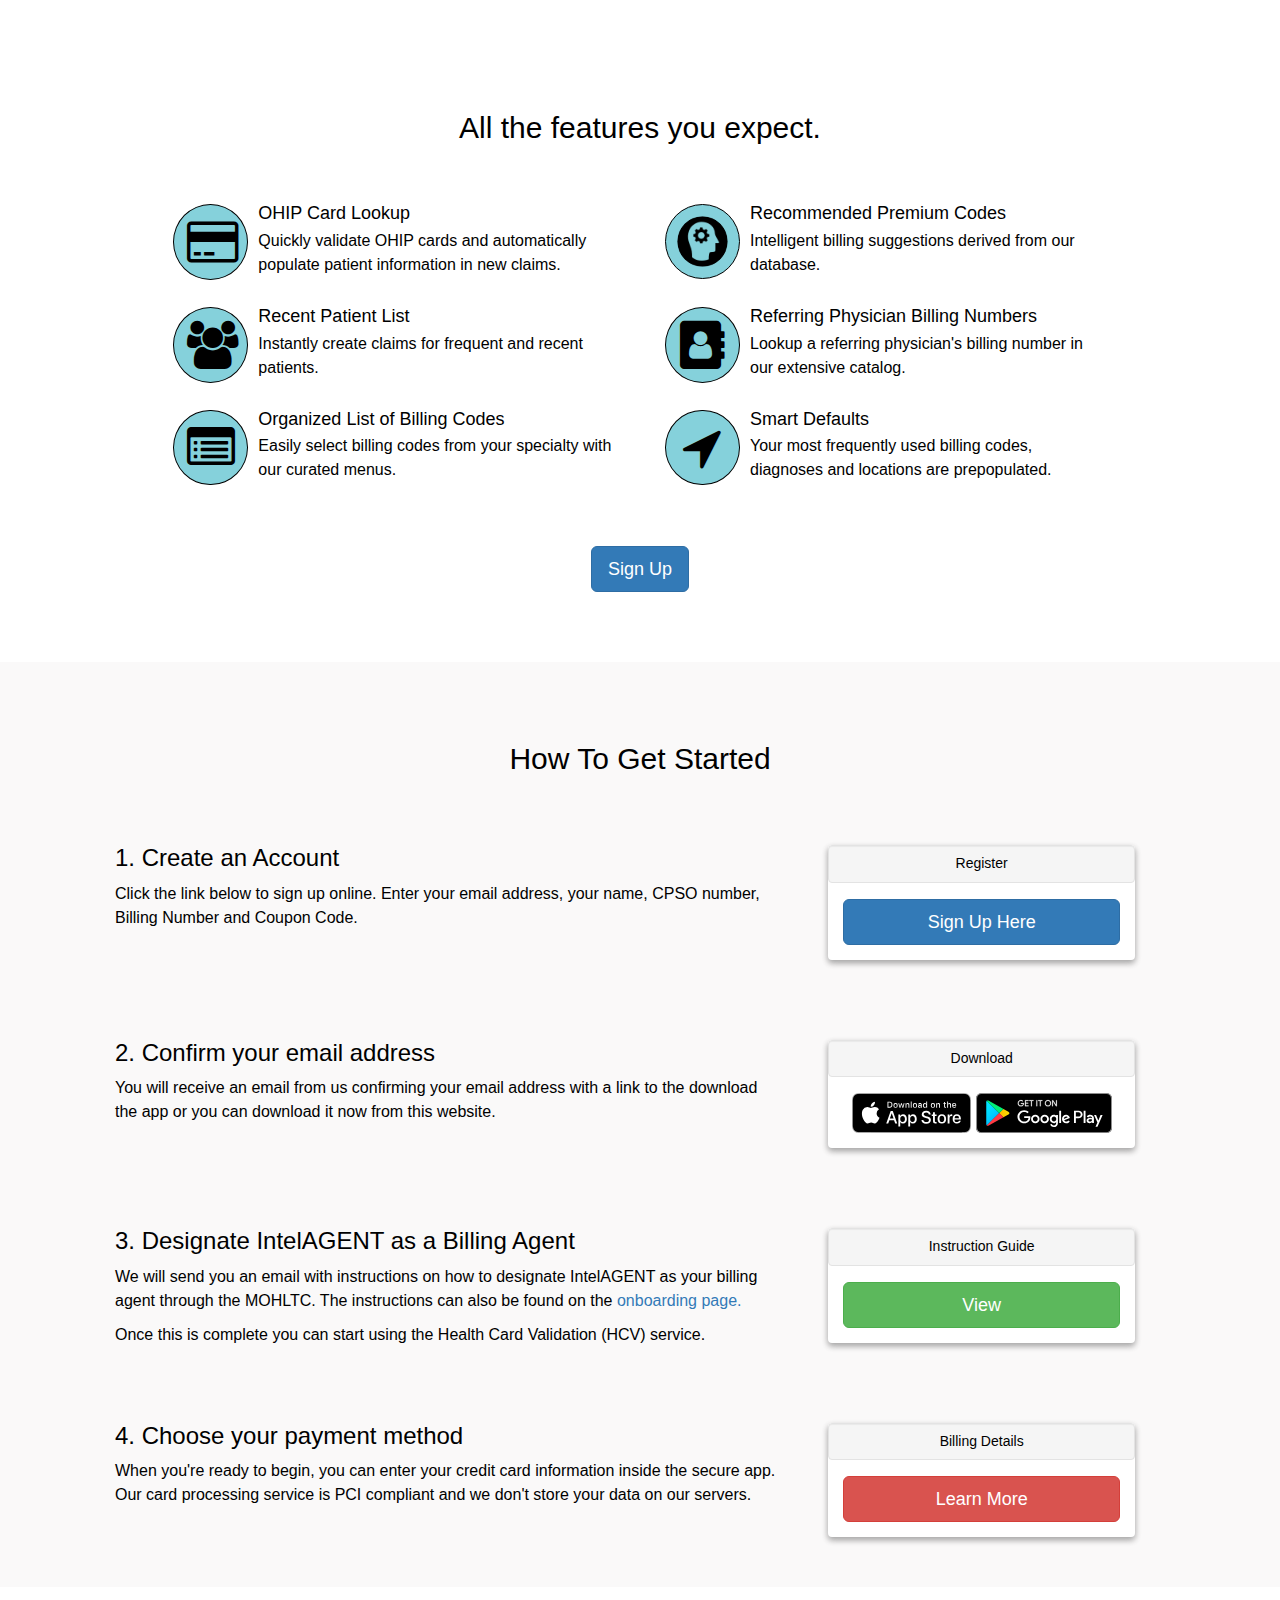
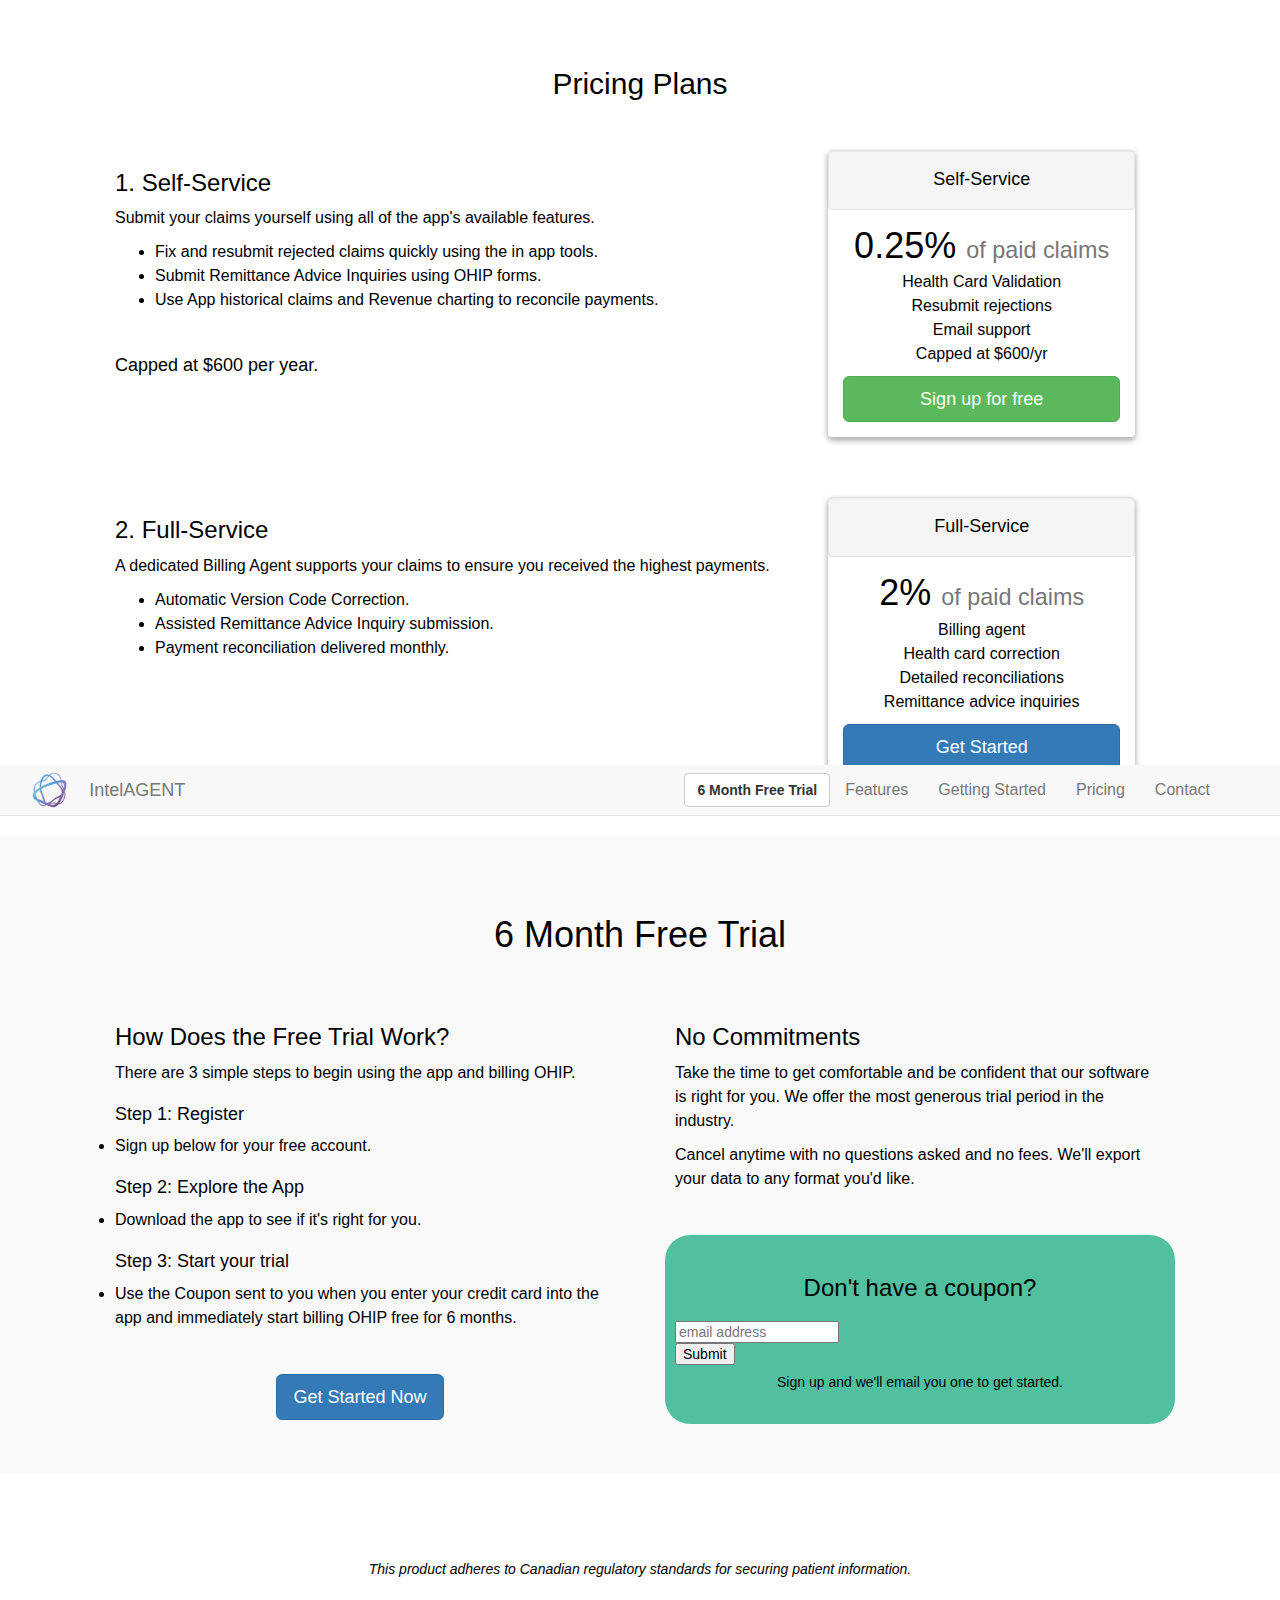
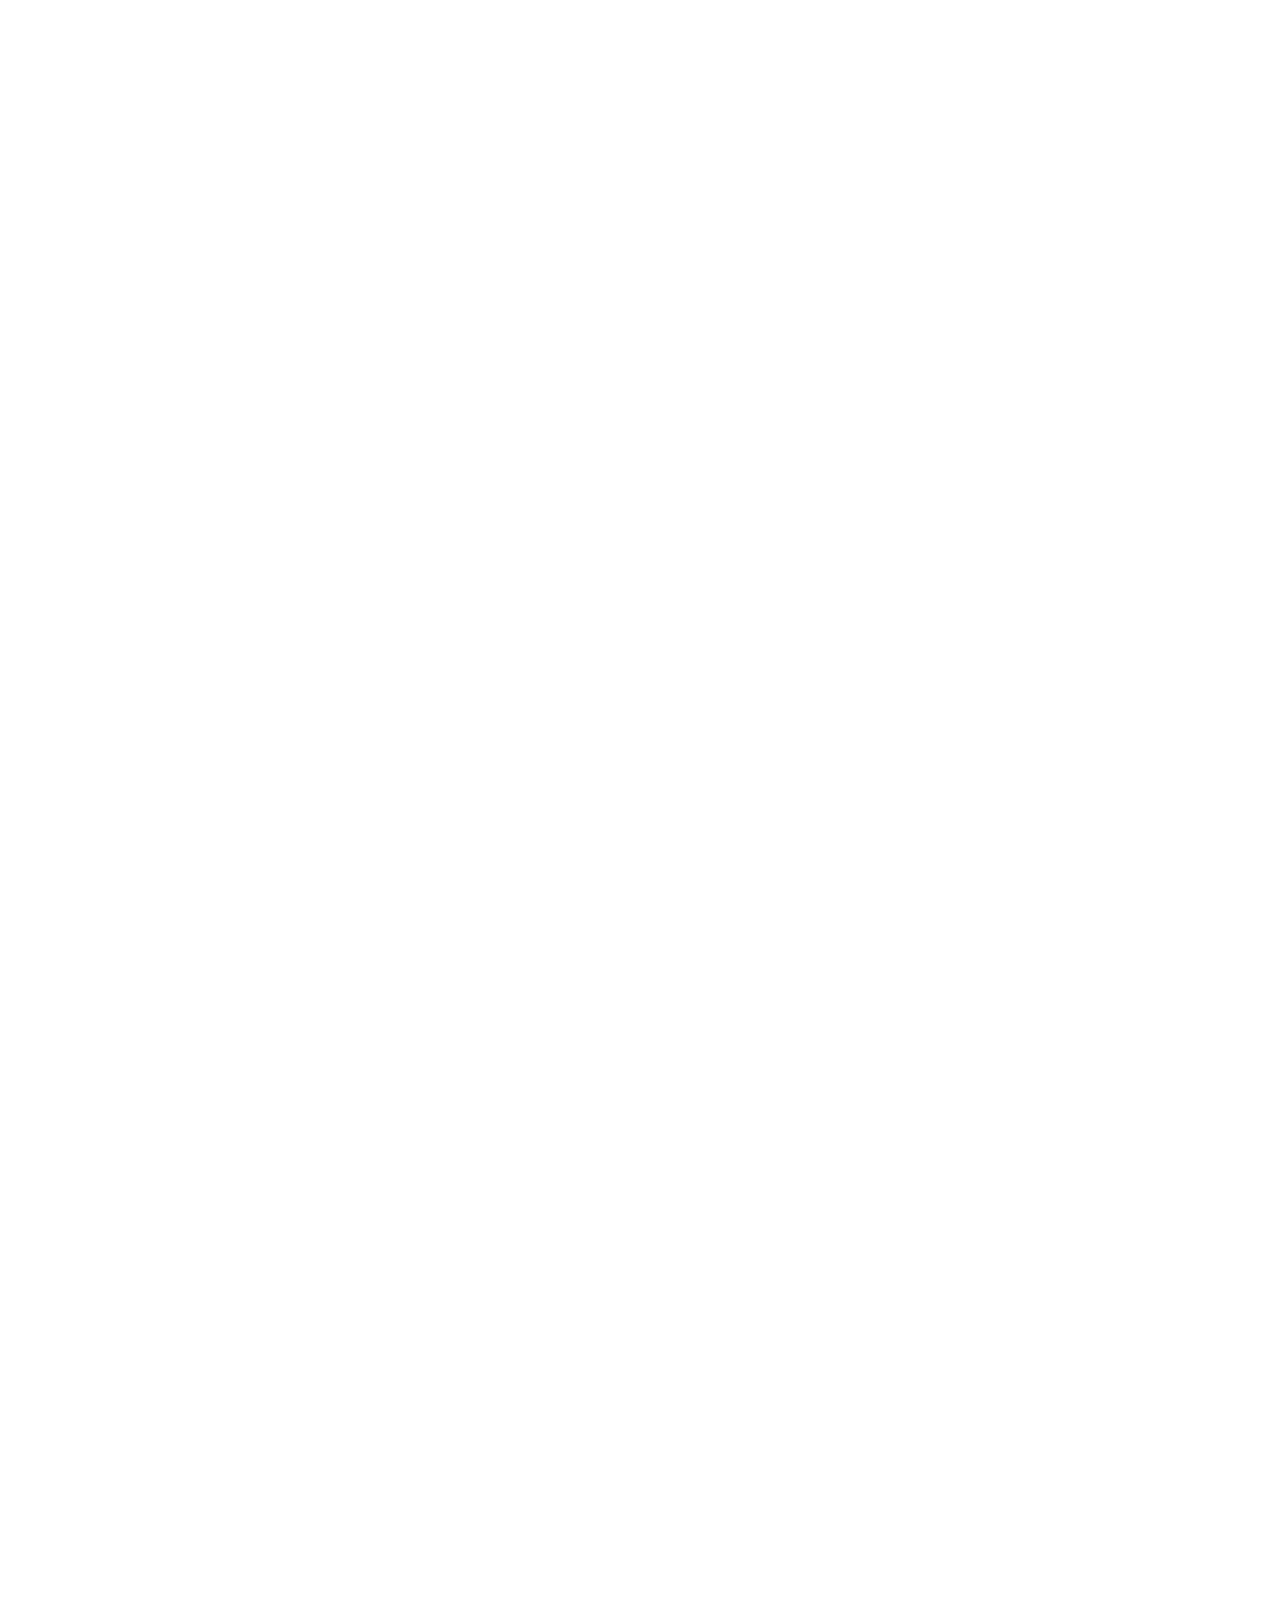
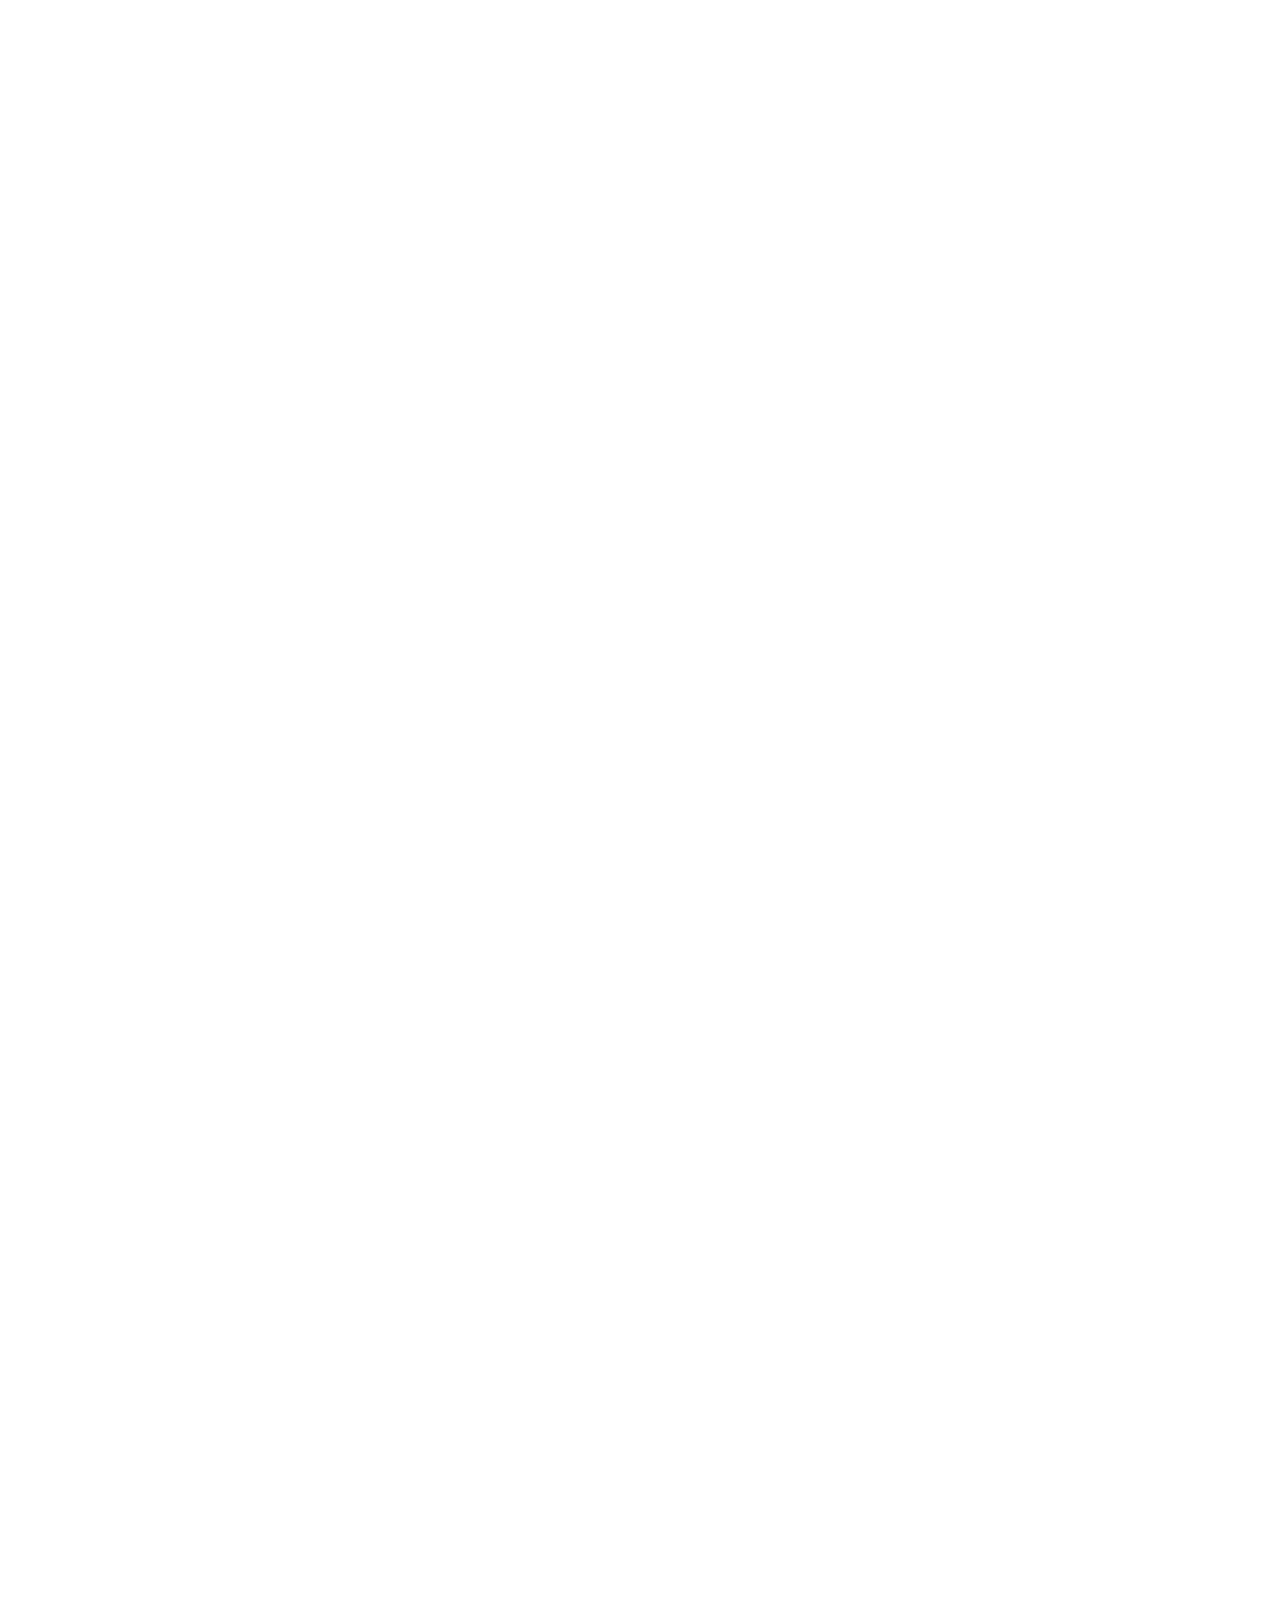
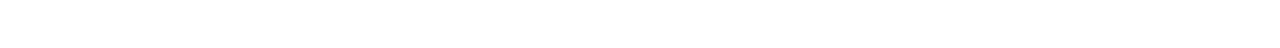
==== commit 373b8c59: "revised website." ====
--- a/6monthoffer/index.html
+++ b/6monthoffer/index.html
@@ -2,6 +2,14 @@
 <html lang="en-us">
 
 <head>
+    <!-- Google Tag Manager -->
+    <script>(function(w,d,s,l,i){w[l]=w[l]||[];w[l].push({'gtm.start':
+    new Date().getTime(),event:'gtm.js'});var f=d.getElementsByTagName(s)[0],
+    j=d.createElement(s),dl=l!='dataLayer'?'&l='+l:'';j.async=true;j.src=
+    'https://www.googletagmanager.com/gtm.js?id='+i+dl;f.parentNode.insertBefore(j,f);
+    })(window,document,'script','dataLayer','GTM-T2SJLRG');</script>
+    <!-- End Google Tag Manager -->
+    <meta http-equiv="refresh" content="0; URL='../#sixmonth'" />
     <meta charset="utf-8">
     <meta http-equiv="x-ua-compatible" content="ie=edge">
     <title>IntelAGENT - OHIP Billing</title>
@@ -28,33 +36,17 @@
     <link rel="stylesheet" href="/css/normalize.css">
     <link rel="stylesheet" href="/css/home.css">
 
-    <!-- Facebook Pixel Code -->
-    <script>
-    !function(f,b,e,v,n,t,s)
-    {if(f.fbq)return;n=f.fbq=function(){n.callMethod?
-    n.callMethod.apply(n,arguments):n.queue.push(arguments)};
-    if(!f._fbq)f._fbq=n;n.push=n;n.loaded=!0;n.version='2.0';
-    n.queue=[];t=b.createElement(e);t.async=!0;
-    t.src=v;s=b.getElementsByTagName(e)[0];
-    s.parentNode.insertBefore(t,s)}(window, document,'script',
-    'https://connect.facebook.net/en_US/fbevents.js');
-    fbq('init', '1728978620460200');
-    fbq('track', 'PageView');
-
-    function leadClick() {
-        window._fbq.push('track', 'Lead');
-    }
-    </script>
-    <noscript><img height="1" width="1" style="display:none"
-    src="https://www.facebook.com/tr?id=1728978620460200&ev=PageView&noscript=1"
-    /></noscript>
-    <!-- End Facebook Pixel Code -->
 
 </head>
 
 </html>
 
 <body>
+        <!-- Google Tag Manager (noscript) -->
+        <noscript><iframe src="https://www.googletagmanager.com/ns.html?id=GTM-T2SJLRG"
+        height="0" width="0" style="display:none;visibility:hidden"></iframe></noscript>
+        <!-- End Google Tag Manager (noscript) -->
+        
         <div class="col-sm-12 text-center">
                 <a href="/"><img src="IntelAGENT_Logo_WithShadow.png"  height="125"  alt="Name"></a>
         </div>
@@ -123,7 +115,7 @@
                     
                     <div class="col-sm-12 text-center">
                             <br>
-                            <a class="btn btn-primary btn-lg" href="http://onelink.to/tgpzbq">Get Started Now</a>
+                            <a class="btn btn-primary btn-lg" href="http://onelink.to/intelagent">Get Started Now</a>
                             <br></br>             
                     </div>
                 </div><!-- /. row -->
@@ -163,7 +155,7 @@
                                                 <li>Email support</li>
                                                 <li>Capped at $600/yr</li>                                                
                                             </ul>
-                                            <a class="btn btn-lg btn-block btn-success" href="6monthoffer">Sign up for free</a>
+                                            <a class="btn btn-lg btn-block btn-success" href="../6monthoffer">Sign up for free</a>
                                         </div>
                                     </div>
                                 </div>
@@ -195,7 +187,7 @@
                                                 <li>Detailed reconciliations</li>
                                                 <li>Remittance advice inquiries</li>
                                             </ul>
-                                            <a class="btn btn-lg btn-block btn-primary" href="http://onelink.to/tgpzbq">Get Started</a>
+                                            <a class="btn btn-lg btn-block btn-primary" href="http://onelink.to/intelagent">Get Started</a>
                                         </div>
                             </div>
                         </div>                                  
@@ -253,20 +245,4 @@
         <link rel="stylesheet" href="https://maxcdn.bootstrapcdn.com/bootstrap/3.3.7/css/bootstrap.min.css" integrity="sha384-BVYiiSIFeK1dGmJRAkycuHAHRg32OmUcww7on3RYdg4Va+PmSTsz/K68vbdEjh4u" crossorigin="anonymous">
         <link href="https://maxcdn.bootstrapcdn.com/font-awesome/4.7.0/css/font-awesome.min.css" rel="stylesheet" integrity="sha384-wvfXpqpZZVQGK6TAh5PVlGOfQNHSoD2xbE+QkPxCAFlNEevoEH3Sl0sibVcOQVnN" crossorigin="anonymous">
 
-        <!-- Default Statcounter code for IntelAGENT
-        http://www.intelagent.ca -->
-        <script type="text/javascript">
-            var sc_project=11676376; 
-            var sc_invisible=1; 
-            var sc_security="e26cdf74"; 
-            </script>
-            <script type="text/javascript"
-            src="https://www.statcounter.com/counter/counter.js"
-            async></script>
-            <noscript><div class="statcounter"><a title="Web Analytics"
-            href="http://statcounter.com/" target="_blank"><img
-            class="statcounter"
-            src="//c.statcounter.com/11676376/0/e26cdf74/1/" alt="Web
-            Analytics"></a></div></noscript>
-            <!-- End of Statcounter Code -->
 </body>--- a/css/home.css
+++ b/css/home.css
@@ -106,24 +106,46 @@
   background-size: 367px 699px;
 }
 
+.section-claimitems{
+  padding-top: 50px;
+  flex-direction: column;
+}
+
+.section-revenue{
+  padding-top: 50px;
+  background-color: #faf9f9 !important;
+  flex-direction: column;
+}
+.section-newclaim{
+  padding-top: 50px;
+  flex-direction: column;
+}
+
+.section-records{
+  padding-top: 50px;
+  background-color: #faf9f9 !important;
+  flex-direction: column;
+}
+
 .section-features {
   margin-top: 150px;
   margin-bottom: 150px;
   flex-direction: column;
 }
 
-.section-newclaim{
-  padding-top: 50px;
-  flex-direction: column;
-}
-
-.section-claimitems{
+.section-started{
   padding-top: 50px;
   background-color: #faf9f9 !important;
   flex-direction: column;
 }
 
 .section-pricing{
+  padding-top: 50px;
+
+  flex-direction: column;
+}
+
+.section-sixmonth{
   padding-top: 50px;
   background-color: #faf9f9 !important;
   flex-direction: column;
@@ -311,4 +333,3 @@
   }
 }
 
-
